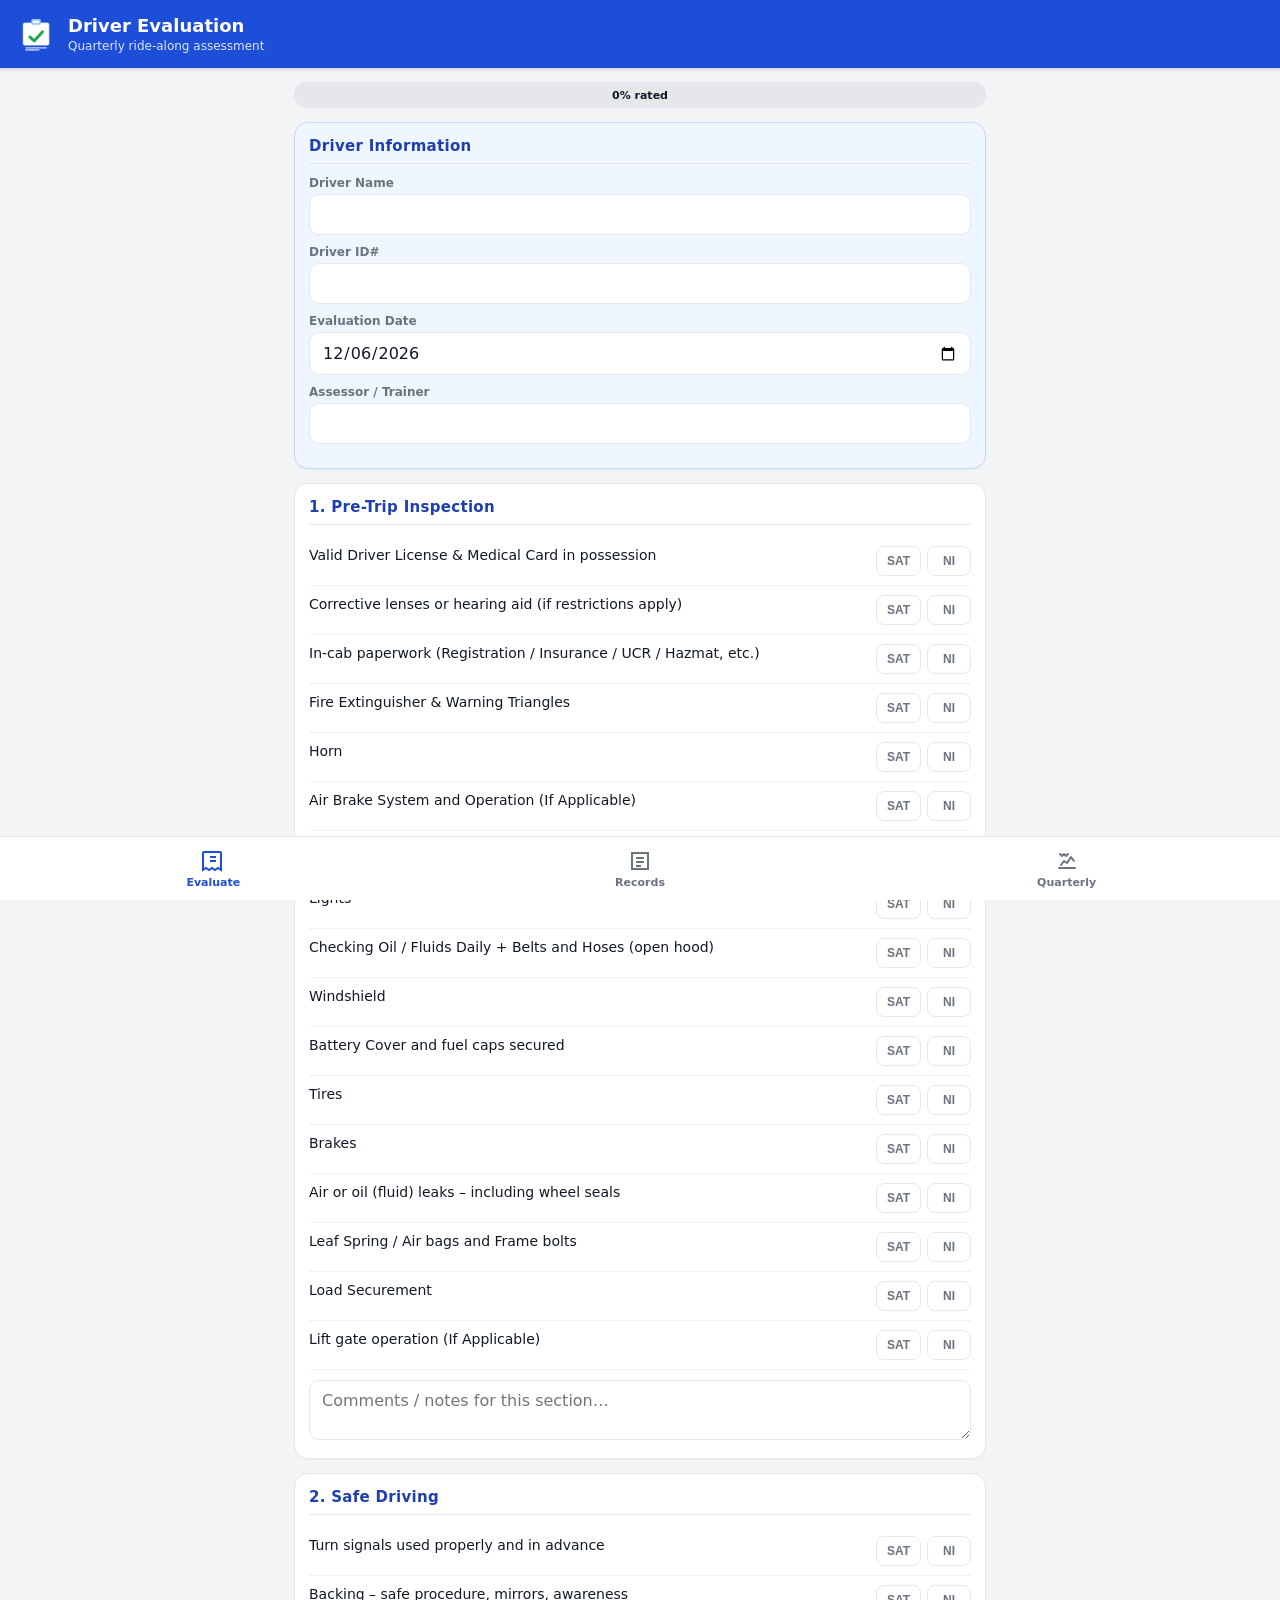
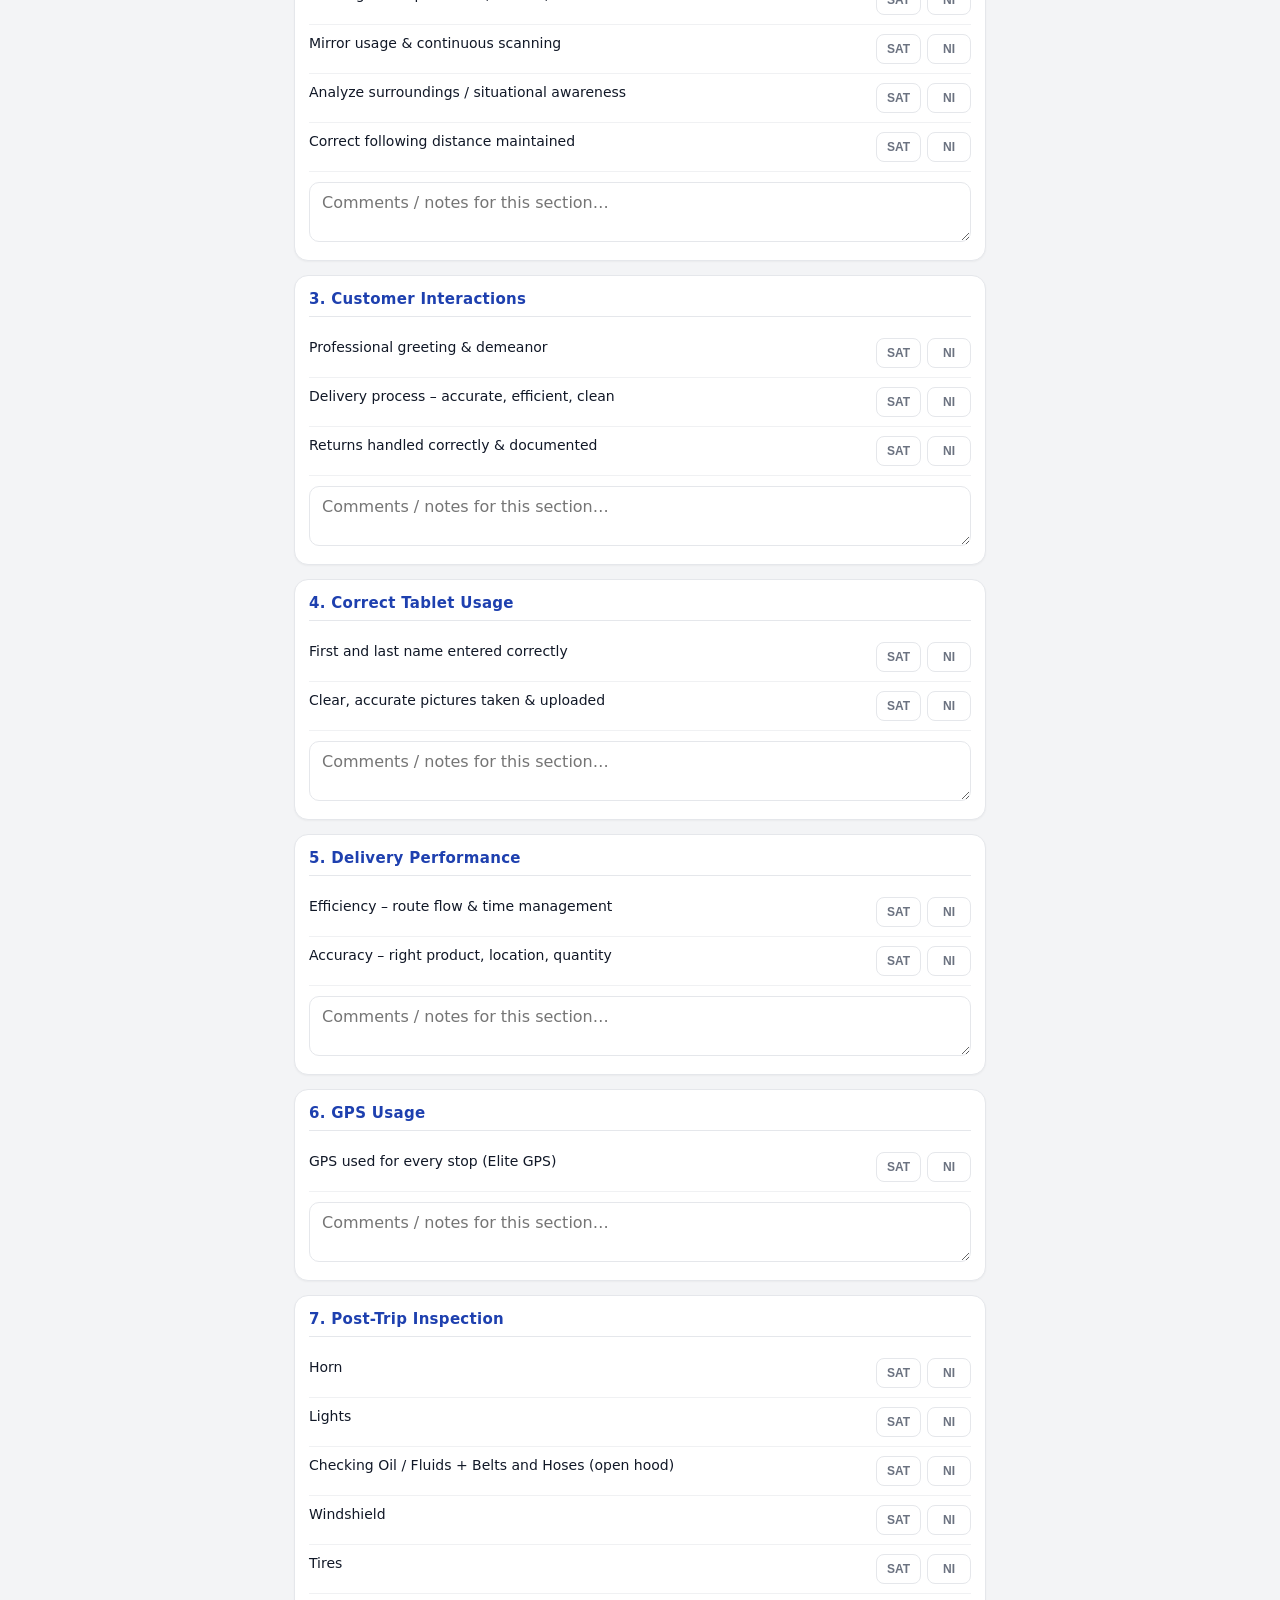
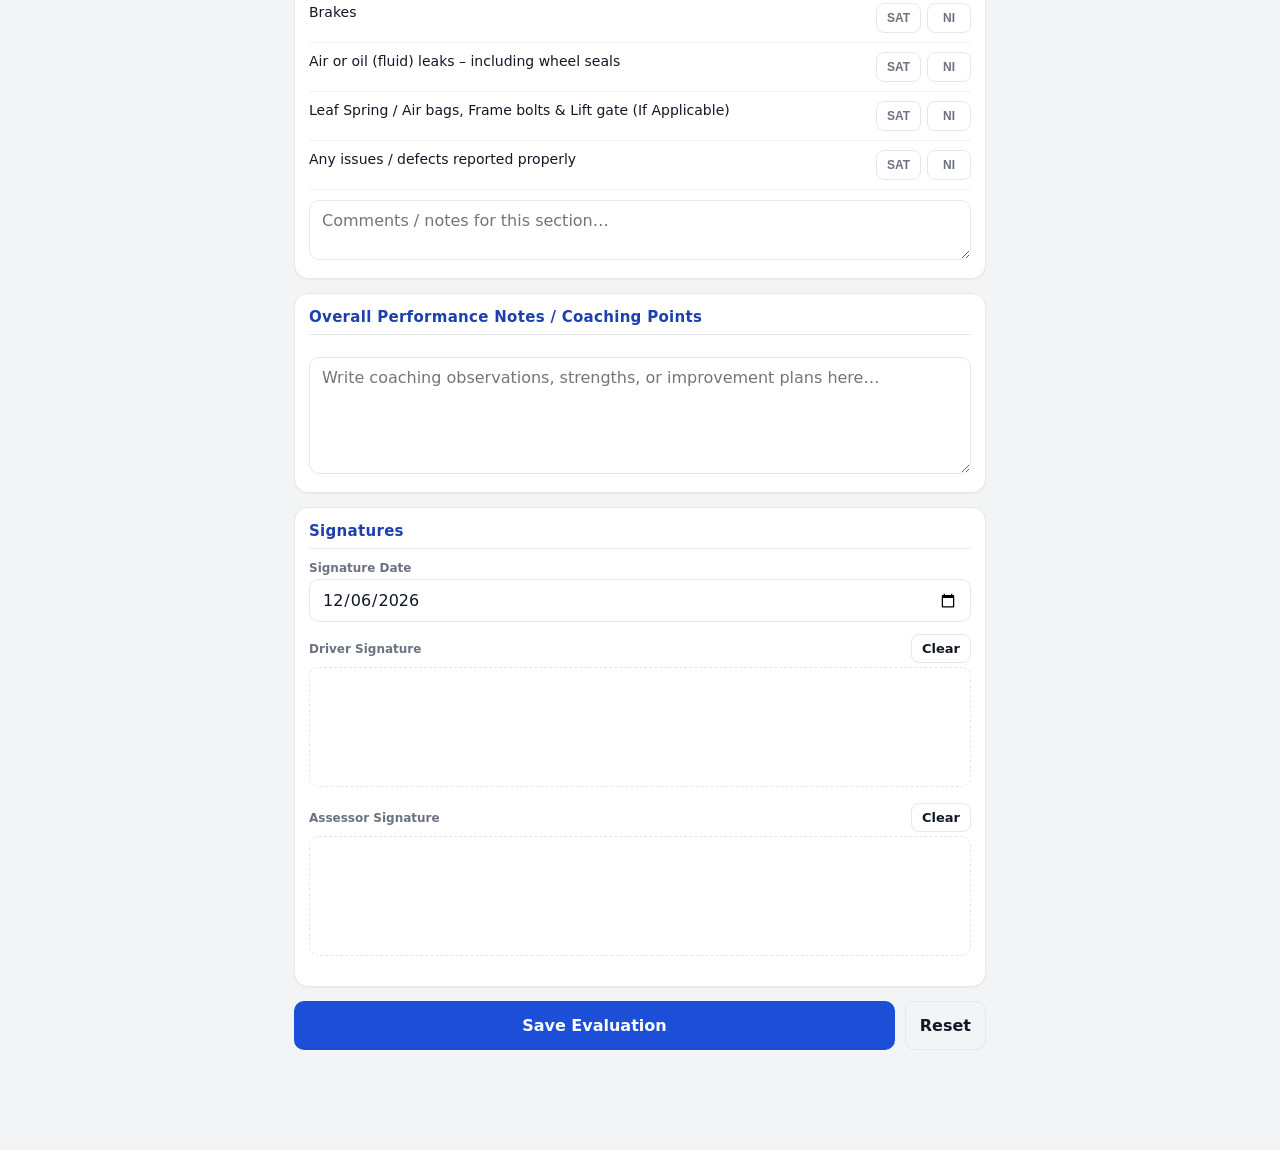
==== index.html @ 8cd40ff7 "Deploy quarterly driver evaluation PWA" ====
<!DOCTYPE html>
<html lang="en">
<head>
<meta charset="UTF-8">
<meta name="viewport" content="width=device-width, initial-scale=1, viewport-fit=cover">
<meta name="theme-color" content="#1d4ed8">
<meta name="description" content="U.S. AutoForce Quarterly Driver Evaluation - mobile form for ride-along assessments">
<title>Driver Evaluation</title>
<link rel="manifest" href="manifest.webmanifest">
<link rel="icon" href="icons/icon-192.png" type="image/png">
<link rel="apple-touch-icon" href="icons/icon-192.png">
<link rel="stylesheet" href="styles.css">
</head>
<body>
<header class="app-header">
  <div class="brand">
    <img src="icons/icon-192.png" alt="" class="brand-logo">
    <div>
      <h1>Driver Evaluation</h1>
      <p>Quarterly ride-along assessment</p>
    </div>
  </div>
</header>

<main id="view" class="view">
  <!-- Evaluate / Records / Quarterly views rendered by app.js -->
</main>

<nav class="tabbar">
  <button class="tab active" data-view="evaluate" aria-label="Evaluate">
    <svg viewBox="0 0 24 24"><path d="M5 3h14a1 1 0 0 1 1 1v17l-3-2-3 2-3-2-3 2-3-2-3 2V4a1 1 0 0 1 1-1z" fill="none" stroke="currentColor" stroke-width="2"/><path d="M9 8h6M9 12h6" stroke="currentColor" stroke-width="2"/></svg>
    <span>Evaluate</span>
  </button>
  <button class="tab" data-view="records" aria-label="Records">
    <svg viewBox="0 0 24 24"><path d="M4 4h16v16H4z" fill="none" stroke="currentColor" stroke-width="2"/><path d="M8 9h8M8 13h8M8 17h5" stroke="currentColor" stroke-width="2"/></svg>
    <span>Records</span>
  </button>
  <button class="tab" data-view="quarterly" aria-label="Quarterly">
    <svg viewBox="0 0 24 24"><path d="M4 19h16M6 16l3-4 3 2 4-6 3 4" fill="none" stroke="currentColor" stroke-width="2" stroke-linecap="round" stroke-linejoin="round"/><path d="M5 5l2 2 2-2 2 2 2-2" fill="none" stroke="currentColor" stroke-width="2" stroke-linecap="round" stroke-linejoin="round"/></svg>
    <span>Quarterly</span>
  </button>
</nav>

<div id="toast" class="toast" role="status"></div>

<script src="app.js"></script>
</body>
</html>
---- styles.css ----
:root {
  --blue: #1d4ed8;
  --blue-dark: #1e40af;
  --blue-soft: #eff6ff;
  --green: #16a34a;
  --green-soft: #dcfce7;
  --red: #dc2626;
  --red-soft: #fee2e2;
  --ink: #111827;
  --muted: #6b7280;
  --line: #e5e7eb;
  --bg: #f3f4f6;
  --card: #ffffff;
  --radius: 14px;
  --safe-bottom: env(safe-area-inset-bottom, 0px);
}

* { box-sizing: border-box; }

html, body {
  margin: 0;
  padding: 0;
  background: var(--bg);
  color: var(--ink);
  font-family: system-ui, -apple-system, "Segoe UI", Roboto, sans-serif;
  -webkit-tap-highlight-color: transparent;
}

body { padding-bottom: calc(76px + var(--safe-bottom)); }

.app-header {
  position: sticky;
  top: 0;
  z-index: 10;
  background: var(--blue);
  color: #fff;
  padding: calc(14px + env(safe-area-inset-top, 0px)) 16px 14px;
  box-shadow: 0 1px 4px rgba(0,0,0,.18);
}
.brand { display: flex; align-items: center; gap: 12px; }
.brand-logo { width: 40px; height: 40px; border-radius: 10px; }
.brand h1 { margin: 0; font-size: 18px; line-height: 1.2; }
.brand p { margin: 2px 0 0; font-size: 12px; opacity: .85; }

.view { max-width: 720px; margin: 0 auto; padding: 14px 14px 24px; }

.card {
  background: var(--card);
  border: 1px solid var(--line);
  border-radius: var(--radius);
  padding: 14px;
  margin-bottom: 14px;
  box-shadow: 0 1px 2px rgba(0,0,0,.04);
}
.card-title {
  margin: 0 0 12px;
  font-size: 15px;
  letter-spacing: .02em;
  color: var(--blue-dark);
  border-bottom: 1px solid var(--line);
  padding-bottom: 8px;
}

.info-card { background: var(--blue-soft); border-color: #bfdbfe; }

.field { display: block; margin-bottom: 10px; }
.field-label { display: block; font-size: 12px; font-weight: 600; color: var(--muted); margin-bottom: 4px; }
input, select, textarea {
  width: 100%;
  font: inherit;
  color: var(--ink);
  background: #fff;
  border: 1px solid var(--line);
  border-radius: 10px;
  padding: 10px 12px;
}
input:focus, select:focus, textarea:focus {
  outline: 2px solid var(--blue);
  outline-offset: 1px;
  border-color: var(--blue);
}
textarea.notes { resize: vertical; margin-top: 10px; }
textarea.overall { min-height: 110px; }

/* items */
.item {
  display: flex;
  align-items: flex-start;
  justify-content: space-between;
  gap: 10px;
  padding: 9px 0;
  border-bottom: 1px solid #f0f1f3;
}
.item-label { font-size: 14px; line-height: 1.35; flex: 1; }
.rating { display: flex; gap: 6px; flex-shrink: 0; }
.rate {
  border: 1.5px solid var(--line);
  background: #fff;
  border-radius: 8px;
  font-size: 12px;
  font-weight: 700;
  padding: 7px 10px;
  cursor: pointer;
  min-width: 44px;
  color: var(--muted);
}
.rate.SAT.on { background: var(--green-soft); border-color: var(--green); color: var(--green); }
.rate.NI.on { background: var(--red-soft); border-color: var(--red); color: var(--red); }

/* progress */
.progress {
  position: relative;
  height: 26px;
  background: var(--line);
  border-radius: 999px;
  margin-bottom: 14px;
  overflow: hidden;
}
.progress-fill {
  height: 100%;
  background: linear-gradient(90deg, var(--blue), #3b82f6);
  transition: width .25s ease;
}
.progress span {
  position: absolute;
  inset: 0;
  display: flex;
  align-items: center;
  justify-content: center;
  font-size: 11px;
  font-weight: 700;
  color: var(--ink);
}

/* signature */
.sigpad-wrap { margin: 12px 0; }
.sigpad {
  width: 100%;
  height: 120px;
  border: 1.5px dashed var(--line);
  border-radius: 10px;
  background: #fff;
  touch-action: none;
}
.sigpad-bar {
  display: flex;
  justify-content: space-between;
  align-items: center;
  margin-bottom: 4px;
}
.sigpad-label { font-size: 12px; font-weight: 600; color: var(--muted); }

/* buttons */
.btn {
  font: inherit;
  font-weight: 600;
  border: none;
  border-radius: 10px;
  padding: 10px 14px;
  cursor: pointer;
  background: var(--line);
  color: var(--ink);
}
.btn.primary { background: var(--blue); color: #fff; }
.btn.primary:active { background: var(--blue-dark); }
.btn.ghost { background: transparent; border: 1.5px solid var(--line); }
.btn.danger { color: var(--red); border-color: var(--red); }
.btn.small { padding: 6px 10px; font-size: 13px; border-radius: 8px; }
.btn.big { font-size: 16px; padding: 14px; }
.actions { display: grid; grid-template-columns: 1fr auto; gap: 10px; margin-top: 4px; }

/* tab bar */
.tabbar {
  position: fixed;
  bottom: 0;
  left: 0;
  right: 0;
  height: calc(64px + var(--safe-bottom));
  padding-bottom: var(--safe-bottom);
  background: #fff;
  border-top: 1px solid var(--line);
  display: flex;
  z-index: 20;
}
.tab {
  flex: 1;
  display: flex;
  flex-direction: column;
  align-items: center;
  justify-content: center;
  gap: 3px;
  background: none;
  border: none;
  font: inherit;
  font-size: 11px;
  font-weight: 600;
  color: var(--muted);
  cursor: pointer;
}
.tab svg { width: 24px; height: 24px; }
.tab.active { color: var(--blue); }

/* records */
.page-head { display: flex; align-items: center; justify-content: space-between; gap: 10px; margin-bottom: 12px; }
.page-title { margin: 0; font-size: 18px; color: var(--blue-dark); }
.empty {
  background: var(--card);
  border: 1px dashed var(--line);
  border-radius: var(--radius);
  padding: 30px 16px;
  text-align: center;
  color: var(--muted);
  font-size: 14px;
}
.rec { padding: 12px; }
.rec-main { display: flex; flex-wrap: wrap; align-items: center; gap: 8px; }
.rec-name { font-weight: 700; font-size: 15px; }
.rec-meta { color: var(--muted); font-size: 13px; }
.badge { font-size: 11px; font-weight: 700; padding: 3px 8px; border-radius: 999px; }
.bad-ok { background: var(--green-soft); color: var(--green); }
.bad-ni { background: var(--red-soft); color: var(--red); }
.rec-actions { display: flex; gap: 8px; margin-top: 10px; }

/* quarterly */
.qsel { margin-bottom: 12px; }
.qsel-select { background: #fff; }
.q-summary { display: flex; gap: 10px; margin-bottom: 12px; }
.q-stat {
  flex: 1;
  background: var(--card);
  border: 1px solid var(--line);
  border-radius: var(--radius);
  padding: 14px;
  text-align: center;
}
.q-stat strong { display: block; font-size: 24px; color: var(--blue); }
.q-stat span { font-size: 12px; color: var(--muted); }
.q-driver { border-top: 1px solid var(--line); padding: 12px 0; }
.q-driver:first-child { border-top: none; }
.q-driver-head { display: flex; justify-content: space-between; margin-bottom: 6px; }
.q-driver-head strong { font-size: 15px; }
.q-driver-head span { color: var(--muted); font-size: 13px; }
.q-ni { margin: 0; padding-left: 18px; }
.q-ni li { font-size: 13.5px; margin-bottom: 4px; }
.q-ni-n { float: right; color: var(--red); font-weight: 700; margin-left: 8px; }
.q-clean { color: var(--green); font-size: 13px; }

/* toast */
.toast {
  position: fixed;
  left: 50%;
  bottom: calc(84px + var(--safe-bottom));
  transform: translateX(-50%) translateY(20px);
  background: #111827;
  color: #fff;
  padding: 10px 18px;
  border-radius: 999px;
  font-size: 14px;
  opacity: 0;
  pointer-events: none;
  transition: opacity .2s, transform .2s;
  z-index: 30;
  max-width: 90vw;
  text-align: center;
}
.toast.show { opacity: 1; transform: translateX(-50%) translateY(0); }
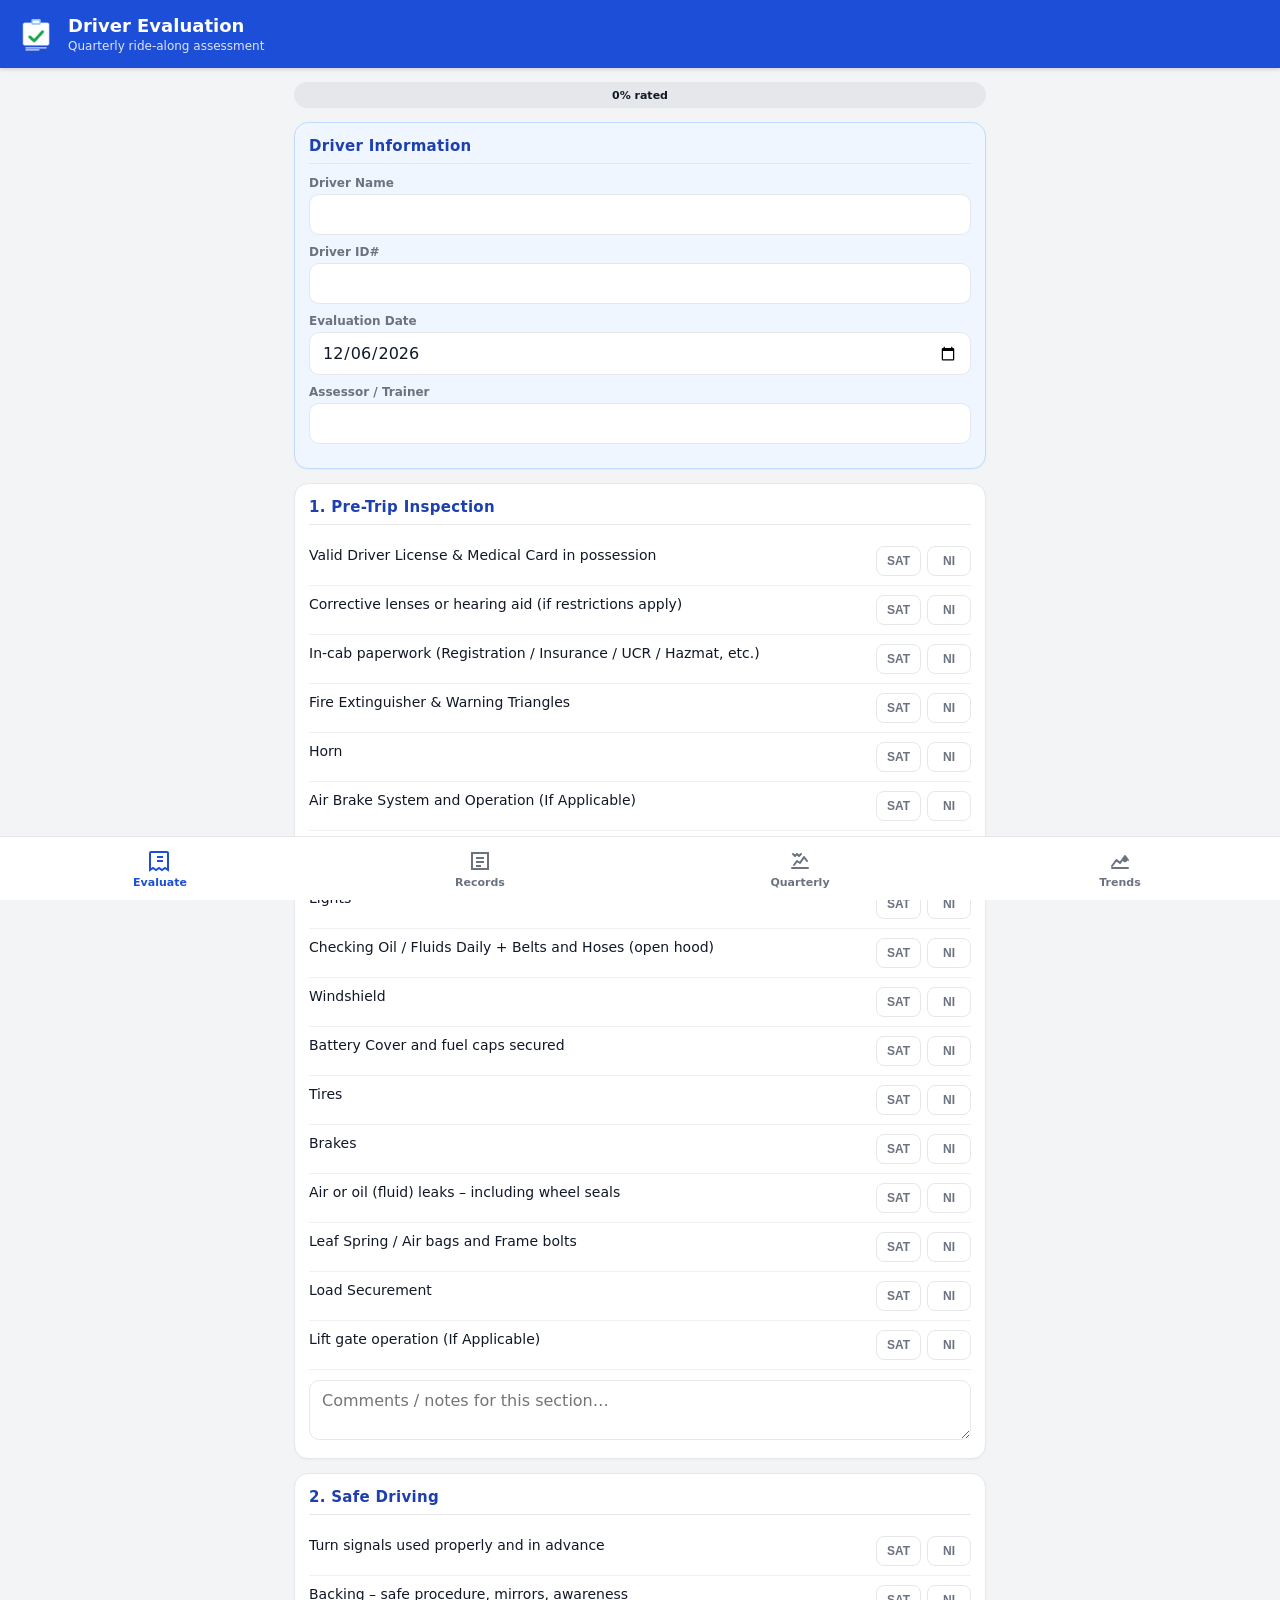
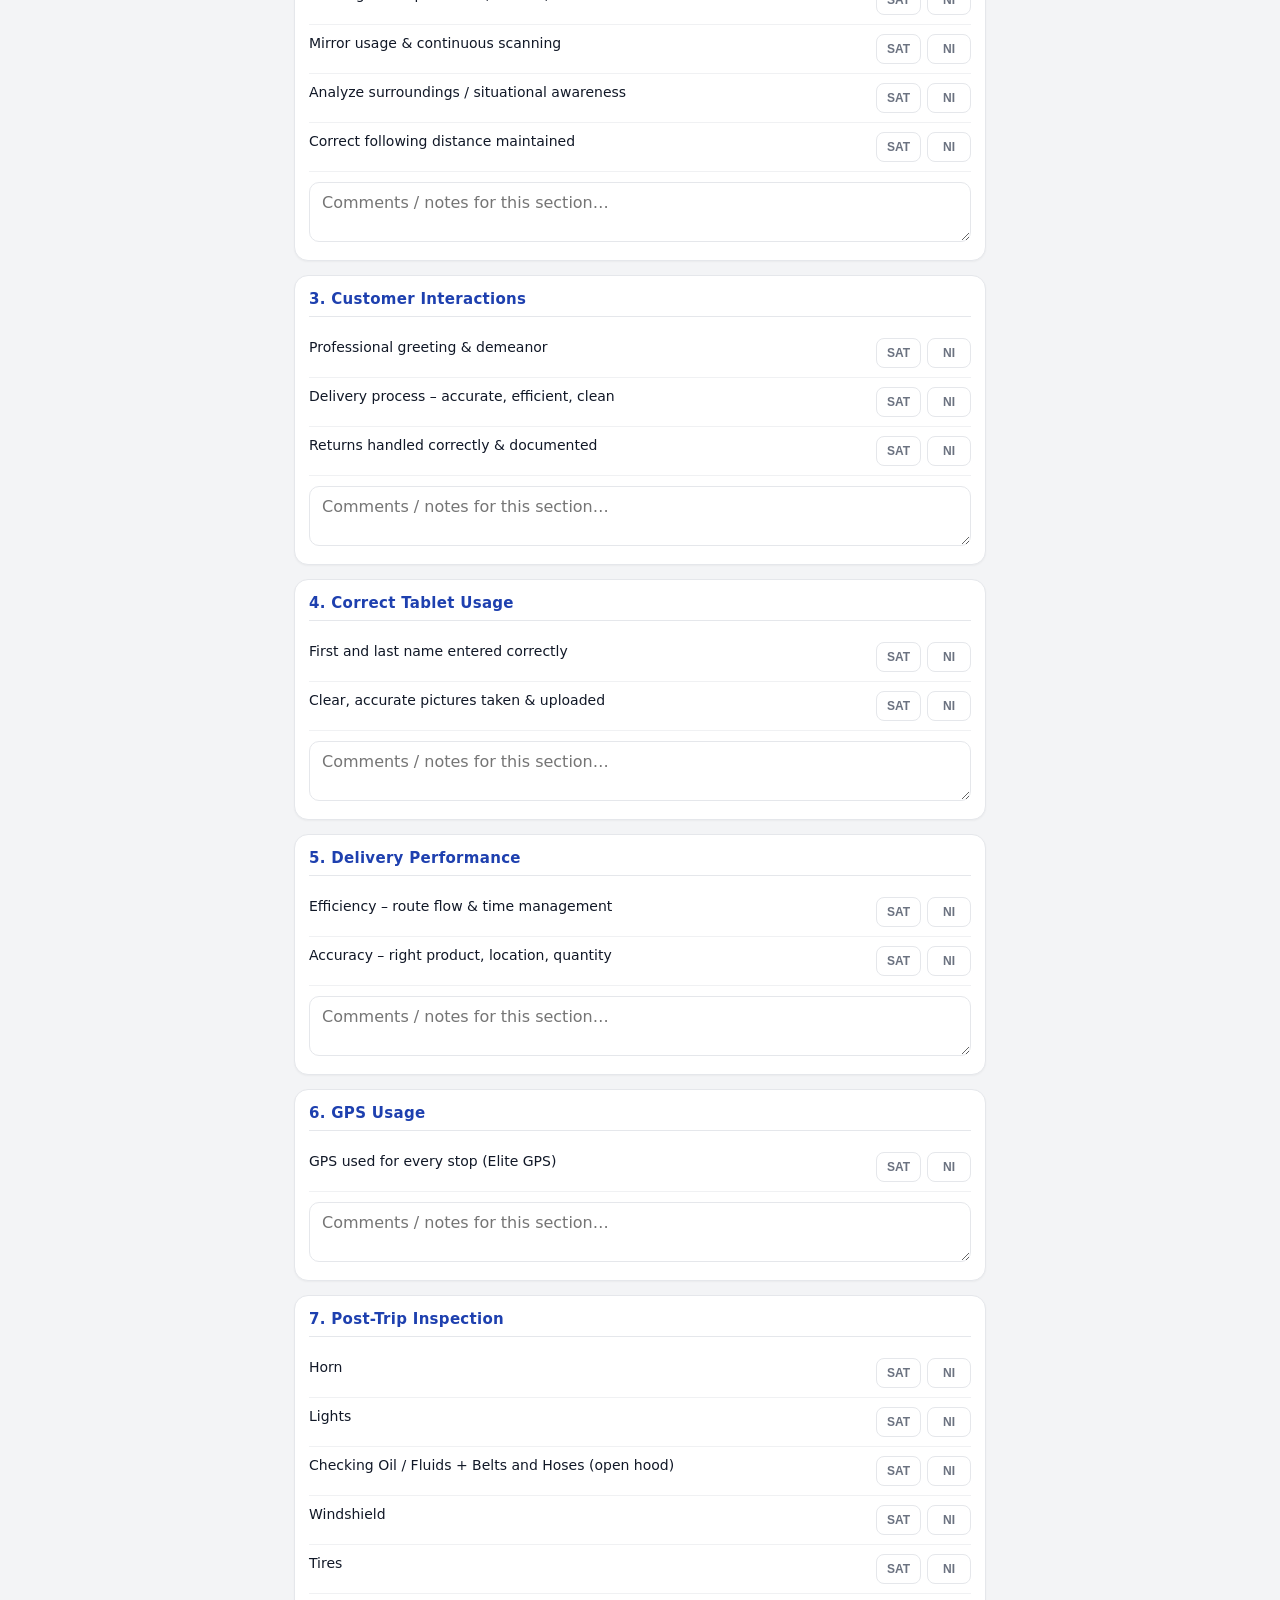
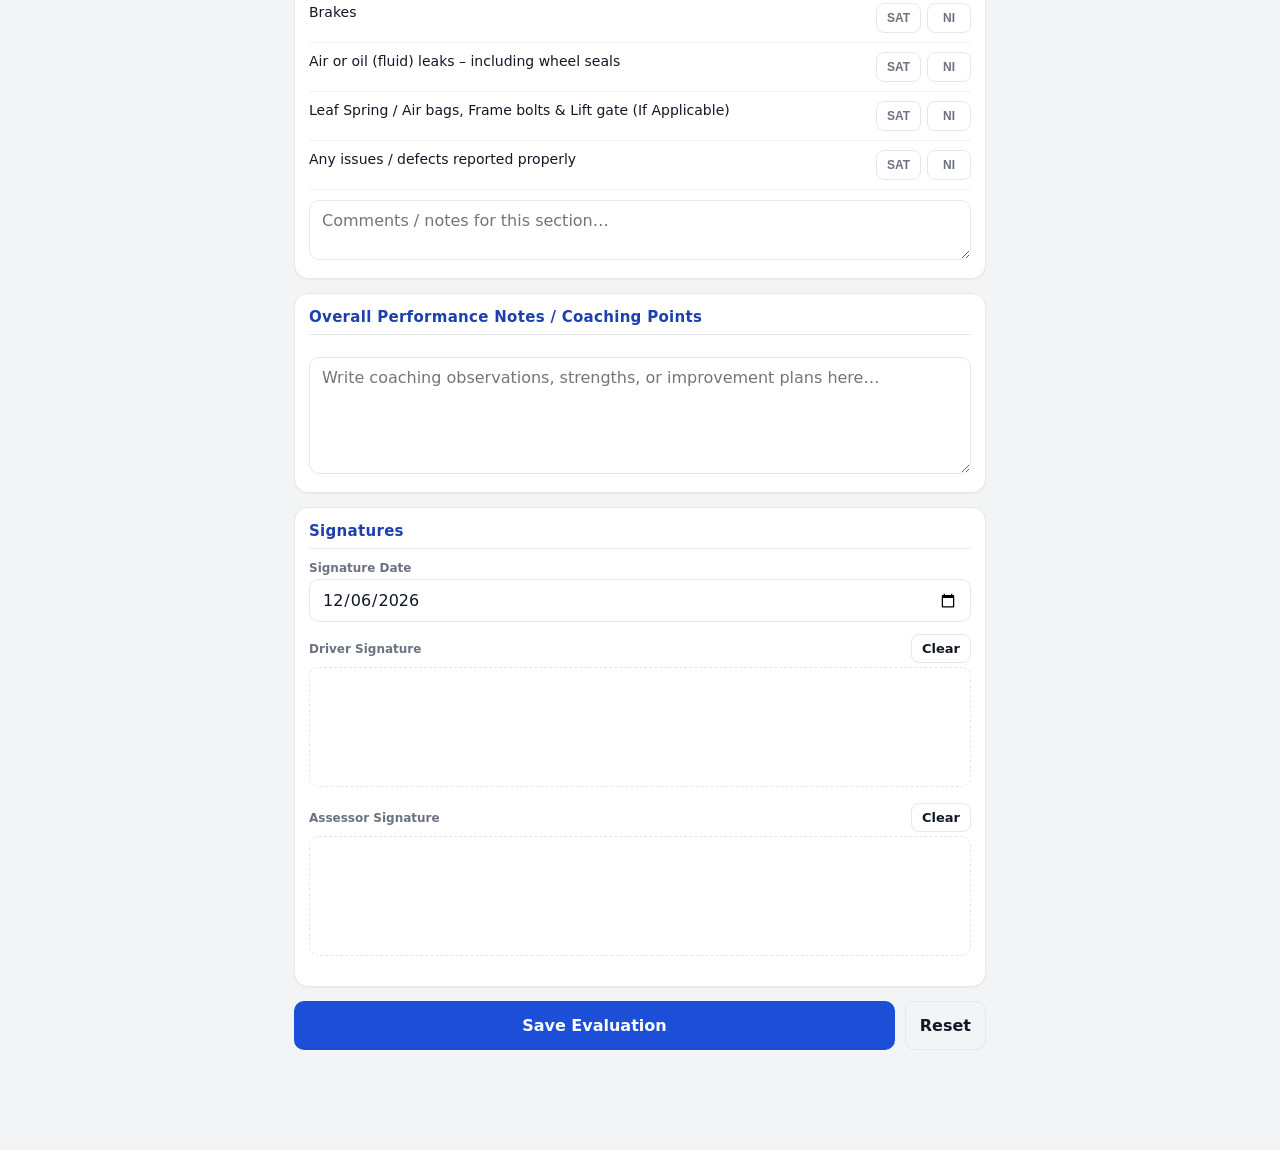
==== commit a1ec6cd7: "Add Driver Scorecard & Trends view" ====
--- a/index.html
+++ b/index.html
@@ -5,6 +5,10 @@
 <meta name="viewport" content="width=device-width, initial-scale=1, viewport-fit=cover">
 <meta name="theme-color" content="#1d4ed8">
 <meta name="description" content="U.S. AutoForce Quarterly Driver Evaluation - mobile form for ride-along assessments">
+<meta name="mobile-web-app-capable" content="yes">
+<meta name="apple-mobile-web-app-capable" content="yes">
+<meta name="apple-mobile-web-app-status-bar-style" content="black-translucent">
+<meta name="apple-mobile-web-app-title" content="Driver Eval">
 <title>Driver Evaluation</title>
 <link rel="manifest" href="manifest.webmanifest">
 <link rel="icon" href="icons/icon-192.png" type="image/png">
@@ -39,6 +43,10 @@
     <svg viewBox="0 0 24 24"><path d="M4 19h16M6 16l3-4 3 2 4-6 3 4" fill="none" stroke="currentColor" stroke-width="2" stroke-linecap="round" stroke-linejoin="round"/><path d="M5 5l2 2 2-2 2 2 2-2" fill="none" stroke="currentColor" stroke-width="2" stroke-linecap="round" stroke-linejoin="round"/></svg>
     <span>Quarterly</span>
   </button>
+  <button class="tab" data-view="trends" aria-label="Trends">
+    <svg viewBox="0 0 24 24"><path d="M4 19h16" stroke="currentColor" stroke-width="2" stroke-linecap="round"/><path d="M4 17l4.5-6 3.5 3 5-7 3 4" fill="none" stroke="currentColor" stroke-width="2" stroke-linecap="round" stroke-linejoin="round"/><circle cx="17" cy="11" r="2.2" fill="currentColor"/></svg>
+    <span>Trends</span>
+  </button>
 </nav>
 
 <div id="toast" class="toast" role="status"></div>
--- a/styles.css
+++ b/styles.css
@@ -165,6 +165,7 @@
 .btn.primary:active { background: var(--blue-dark); }
 .btn.ghost { background: transparent; border: 1.5px solid var(--line); }
 .btn.danger { color: var(--red); border-color: var(--red); }
+.btn.primary-outline { color: var(--blue); border-color: var(--blue); }
 .btn.small { padding: 6px 10px; font-size: 13px; border-radius: 8px; }
 .btn.big { font-size: 16px; padding: 14px; }
 .actions { display: grid; grid-template-columns: 1fr auto; gap: 10px; margin-top: 4px; }
@@ -244,6 +245,42 @@
 .q-ni li { font-size: 13.5px; margin-bottom: 4px; }
 .q-ni-n { float: right; color: var(--red); font-weight: 700; margin-left: 8px; }
 .q-clean { color: var(--green); font-size: 13px; }
+
+/* scorecard / trends */
+.sc-sel { margin-bottom: 12px; }
+.sc-sel select { width: 100%; padding: 11px 12px; border: 1px solid var(--line); border-radius: 10px; font-size: 15px; background: #fff; color: var(--ink); }
+.sc-summary { display: flex; gap: 10px; margin-bottom: 12px; }
+.sc-stat {
+  flex: 1;
+  background: var(--card);
+  border: 1px solid var(--line);
+  border-radius: var(--radius);
+  padding: 14px;
+  text-align: center;
+}
+.sc-stat strong { display: block; font-size: 22px; color: var(--blue); }
+.sc-stat span { font-size: 12px; color: var(--muted); }
+.sc-card { background: var(--card); border: 1px solid var(--line); border-radius: var(--radius); padding: 14px; margin-bottom: 12px; }
+.sc-card h3 { margin: 0 0 10px; font-size: 14px; color: var(--blue-dark); }
+.sc-chart svg { width: 100%; height: auto; display: block; }
+.sc-cat { margin-bottom: 10px; }
+.sc-cat:last-child { margin-bottom: 0; }
+.sc-cat-head { display: flex; justify-content: space-between; font-size: 13px; margin-bottom: 3px; }
+.sc-cat-bar { height: 8px; background: var(--line); border-radius: 99px; overflow: hidden; }
+.sc-cat-fill { height: 100%; border-radius: 99px; background: var(--blue); }
+.sc-cat-fill.warn { background: #f59e0b; }
+.sc-cat-fill.bad { background: var(--red); }
+.sc-cat-n { font-weight: 700; }
+.sc-cat-n.warn { color: #b45309; }
+.sc-cat-n.bad { color: var(--red); }
+.sc-focus { margin: 0; padding: 0; list-style: none; }
+.sc-focus li { display: flex; justify-content: space-between; gap: 10px; padding: 9px 0; border-bottom: 1px solid var(--line); font-size: 13.5px; }
+.sc-focus li:last-child { border-bottom: none; }
+.sc-focus .n { color: var(--red); font-weight: 700; white-space: nowrap; }
+.sc-clean { color: var(--green); font-size: 13.5px; }
+.sc-empty { color: var(--muted); font-size: 13.5px; }
+.sc-chart-note { color: var(--muted); font-size: 11.5px; margin-top: 4px; }
+
 
 /* toast */
 .toast {
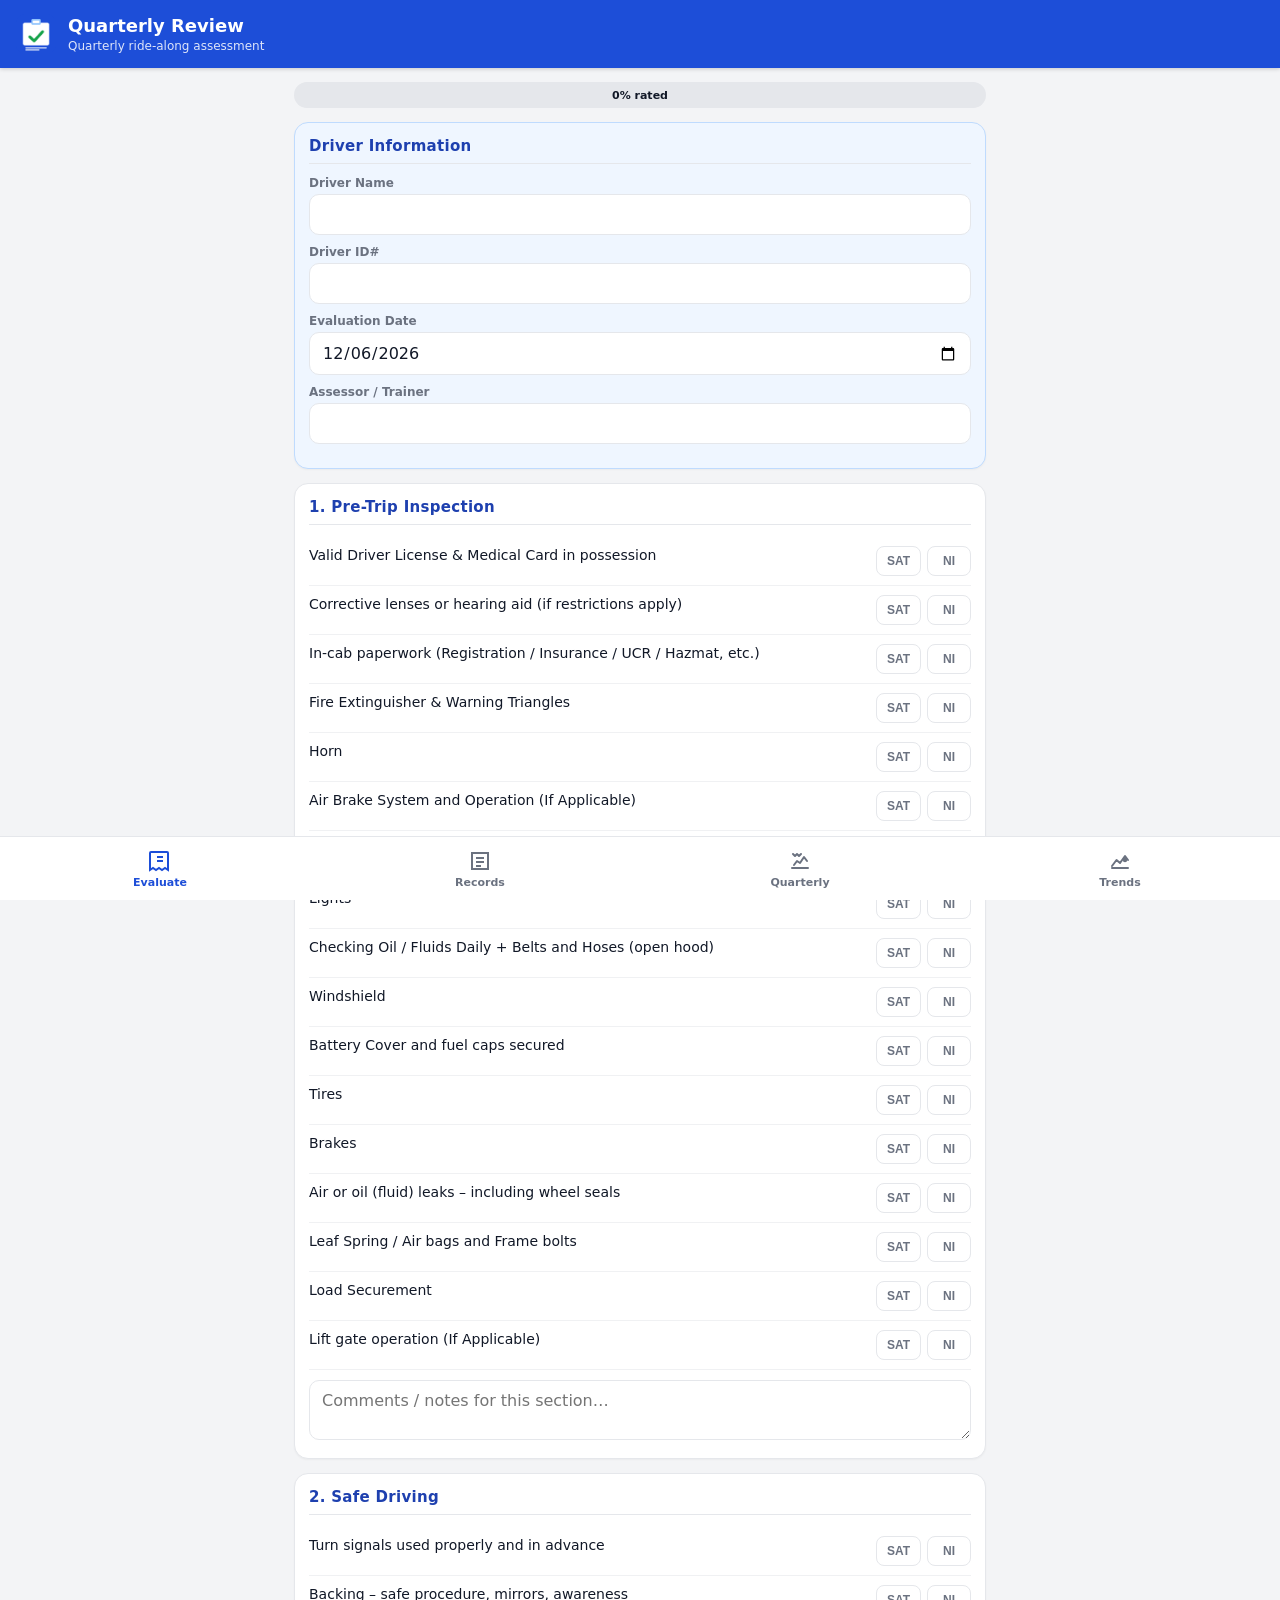
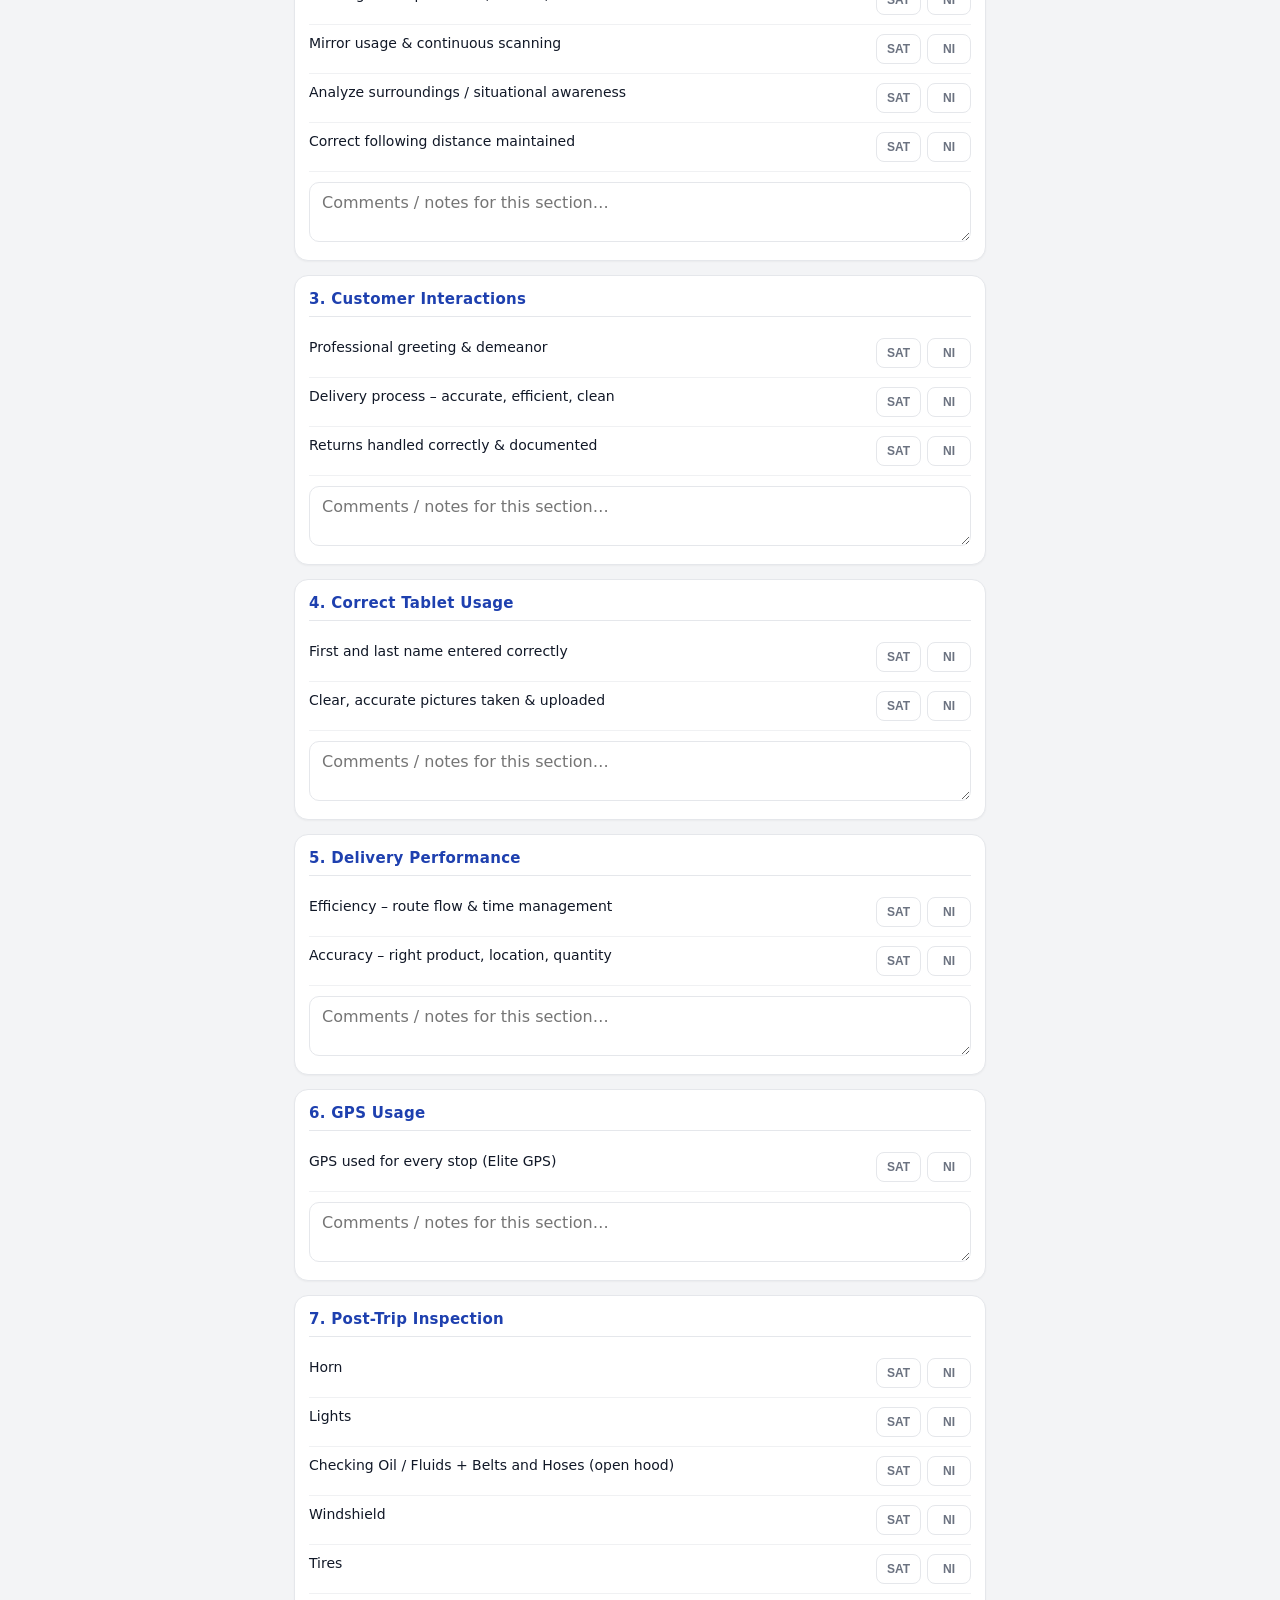
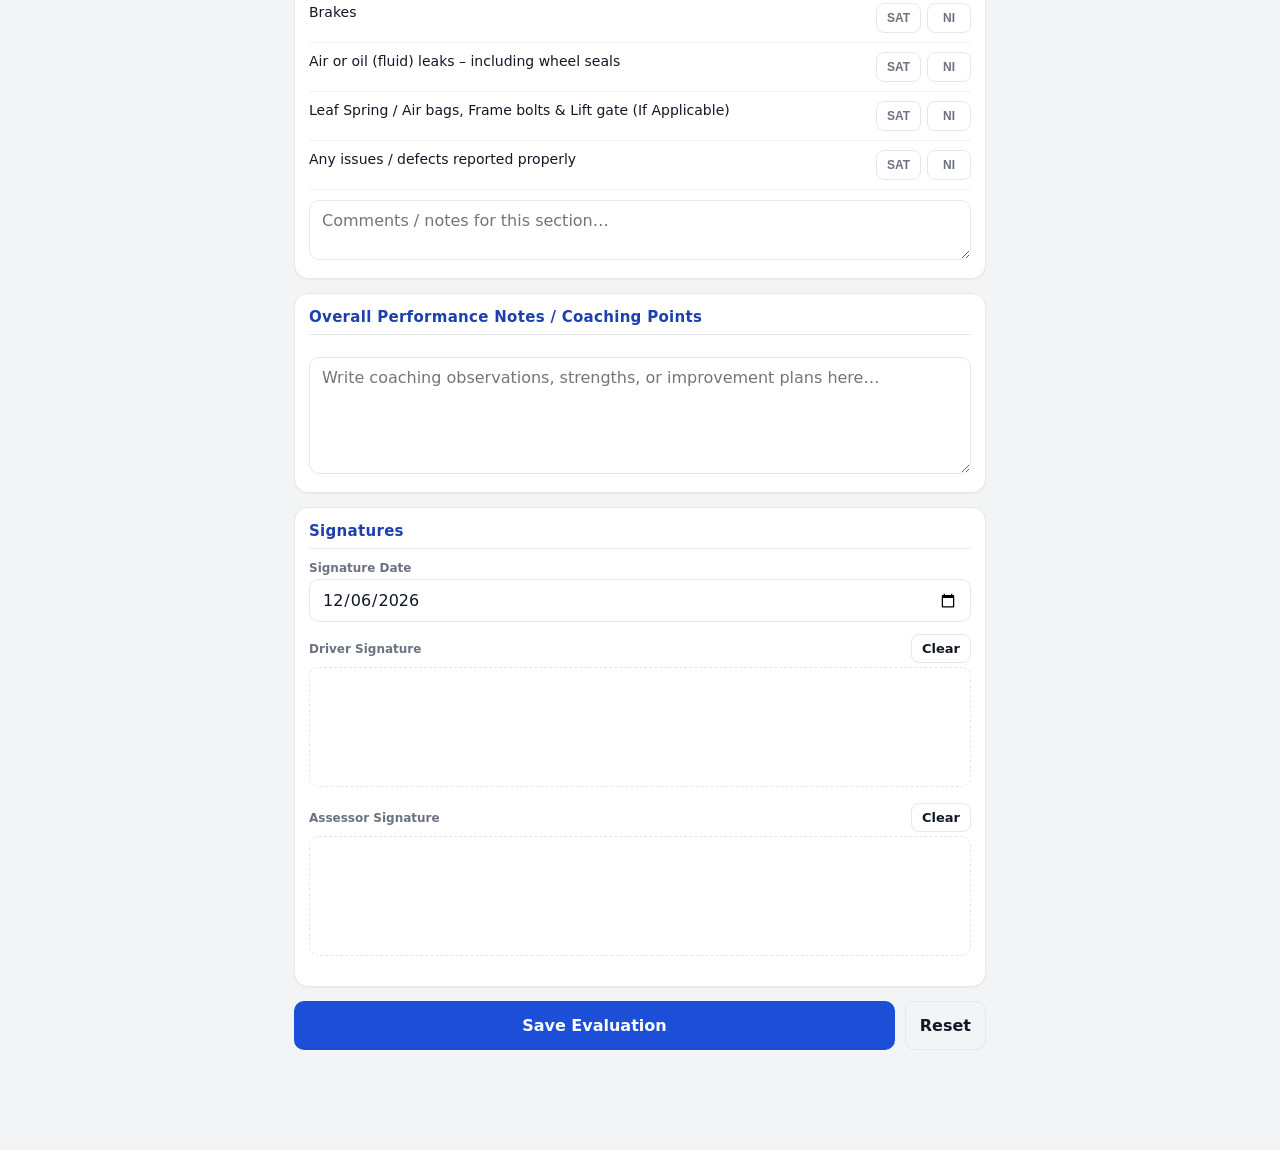
==== commit 358a4b91: "Update app branding" ====
--- a/index.html
+++ b/index.html
@@ -4,12 +4,12 @@
 <meta charset="UTF-8">
 <meta name="viewport" content="width=device-width, initial-scale=1, viewport-fit=cover">
 <meta name="theme-color" content="#1d4ed8">
-<meta name="description" content="U.S. AutoForce Quarterly Driver Evaluation - mobile form for ride-along assessments">
+<meta name="description" content="U.S. AutoForce Quarterly Review - mobile form for ride-along assessments">
 <meta name="mobile-web-app-capable" content="yes">
 <meta name="apple-mobile-web-app-capable" content="yes">
 <meta name="apple-mobile-web-app-status-bar-style" content="black-translucent">
-<meta name="apple-mobile-web-app-title" content="Driver Eval">
-<title>Driver Evaluation</title>
+<meta name="apple-mobile-web-app-title" content="Quarterly Review">
+<title>Quarterly Review</title>
 <link rel="manifest" href="manifest.webmanifest">
 <link rel="icon" href="icons/icon-192.png" type="image/png">
 <link rel="apple-touch-icon" href="icons/icon-192.png">
@@ -20,7 +20,7 @@
   <div class="brand">
     <img src="icons/icon-192.png" alt="" class="brand-logo">
     <div>
-      <h1>Driver Evaluation</h1>
+      <h1>Quarterly Review</h1>
       <p>Quarterly ride-along assessment</p>
     </div>
   </div>
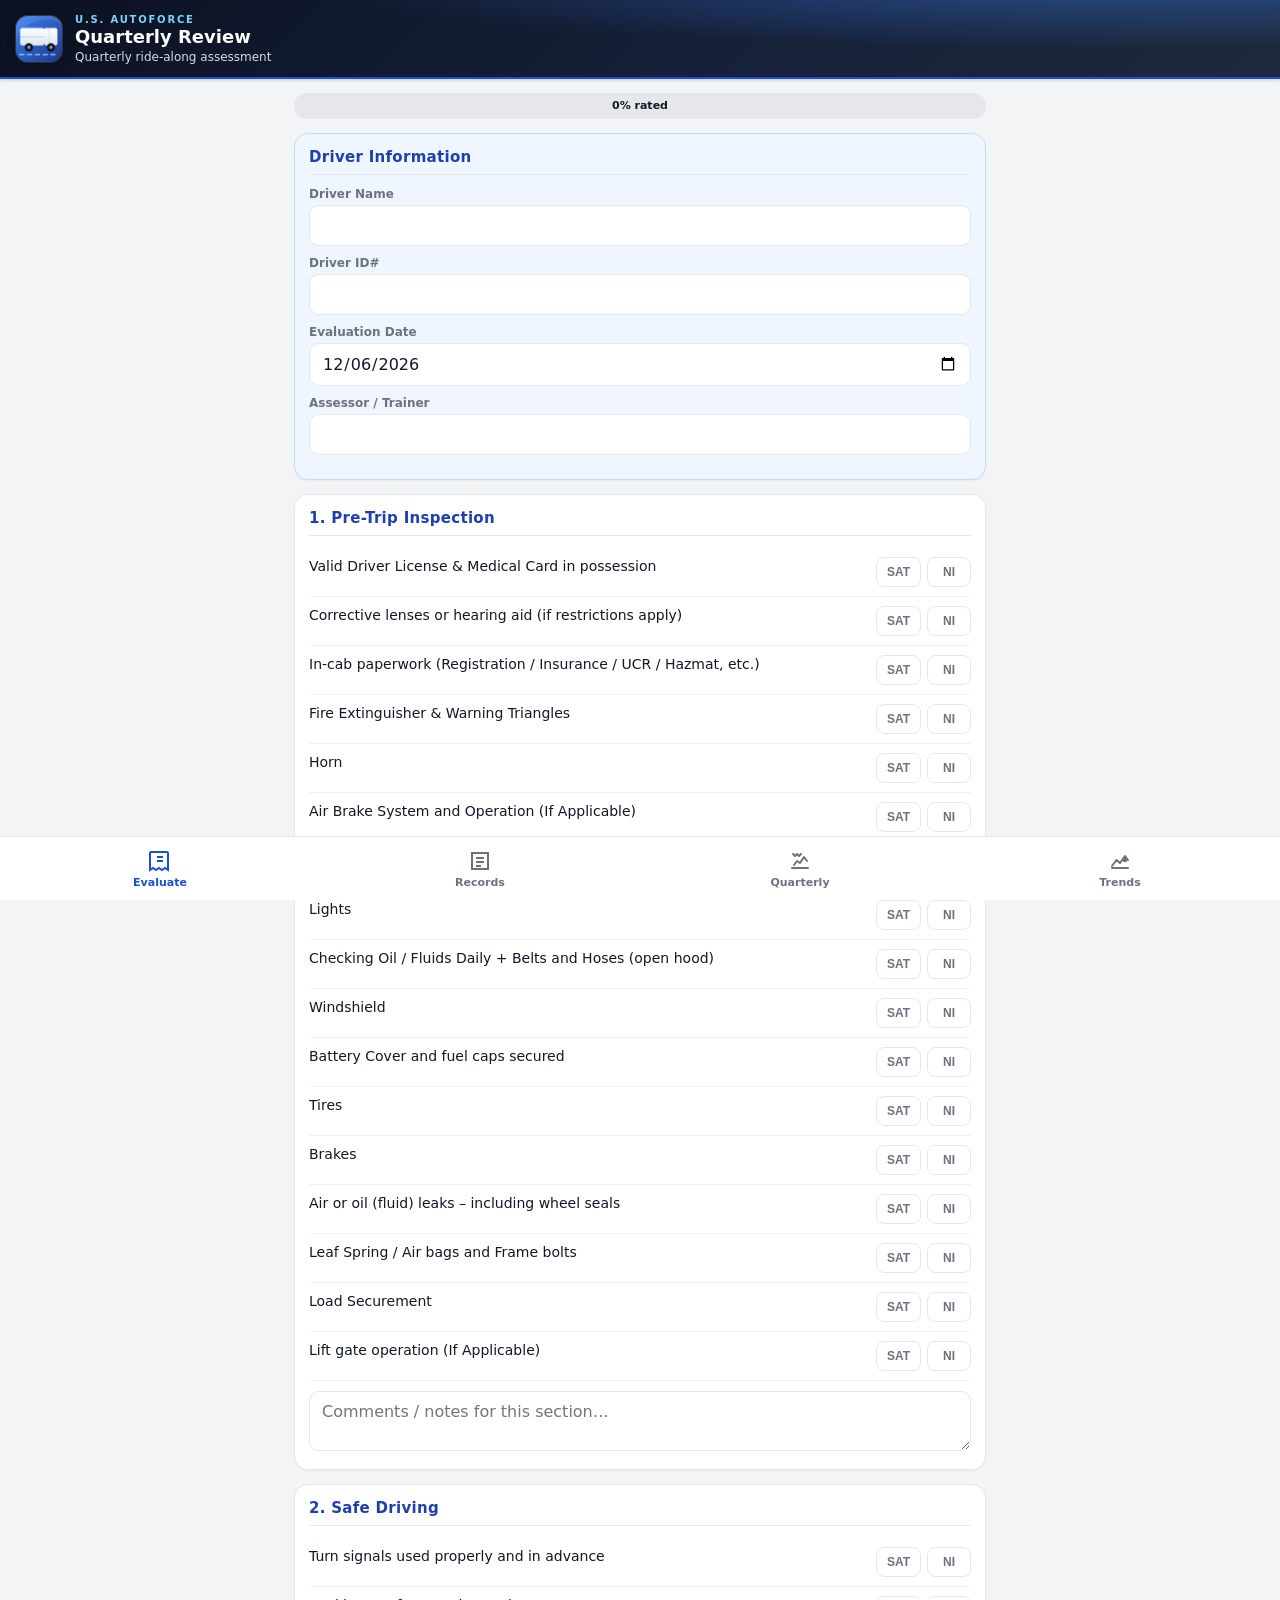
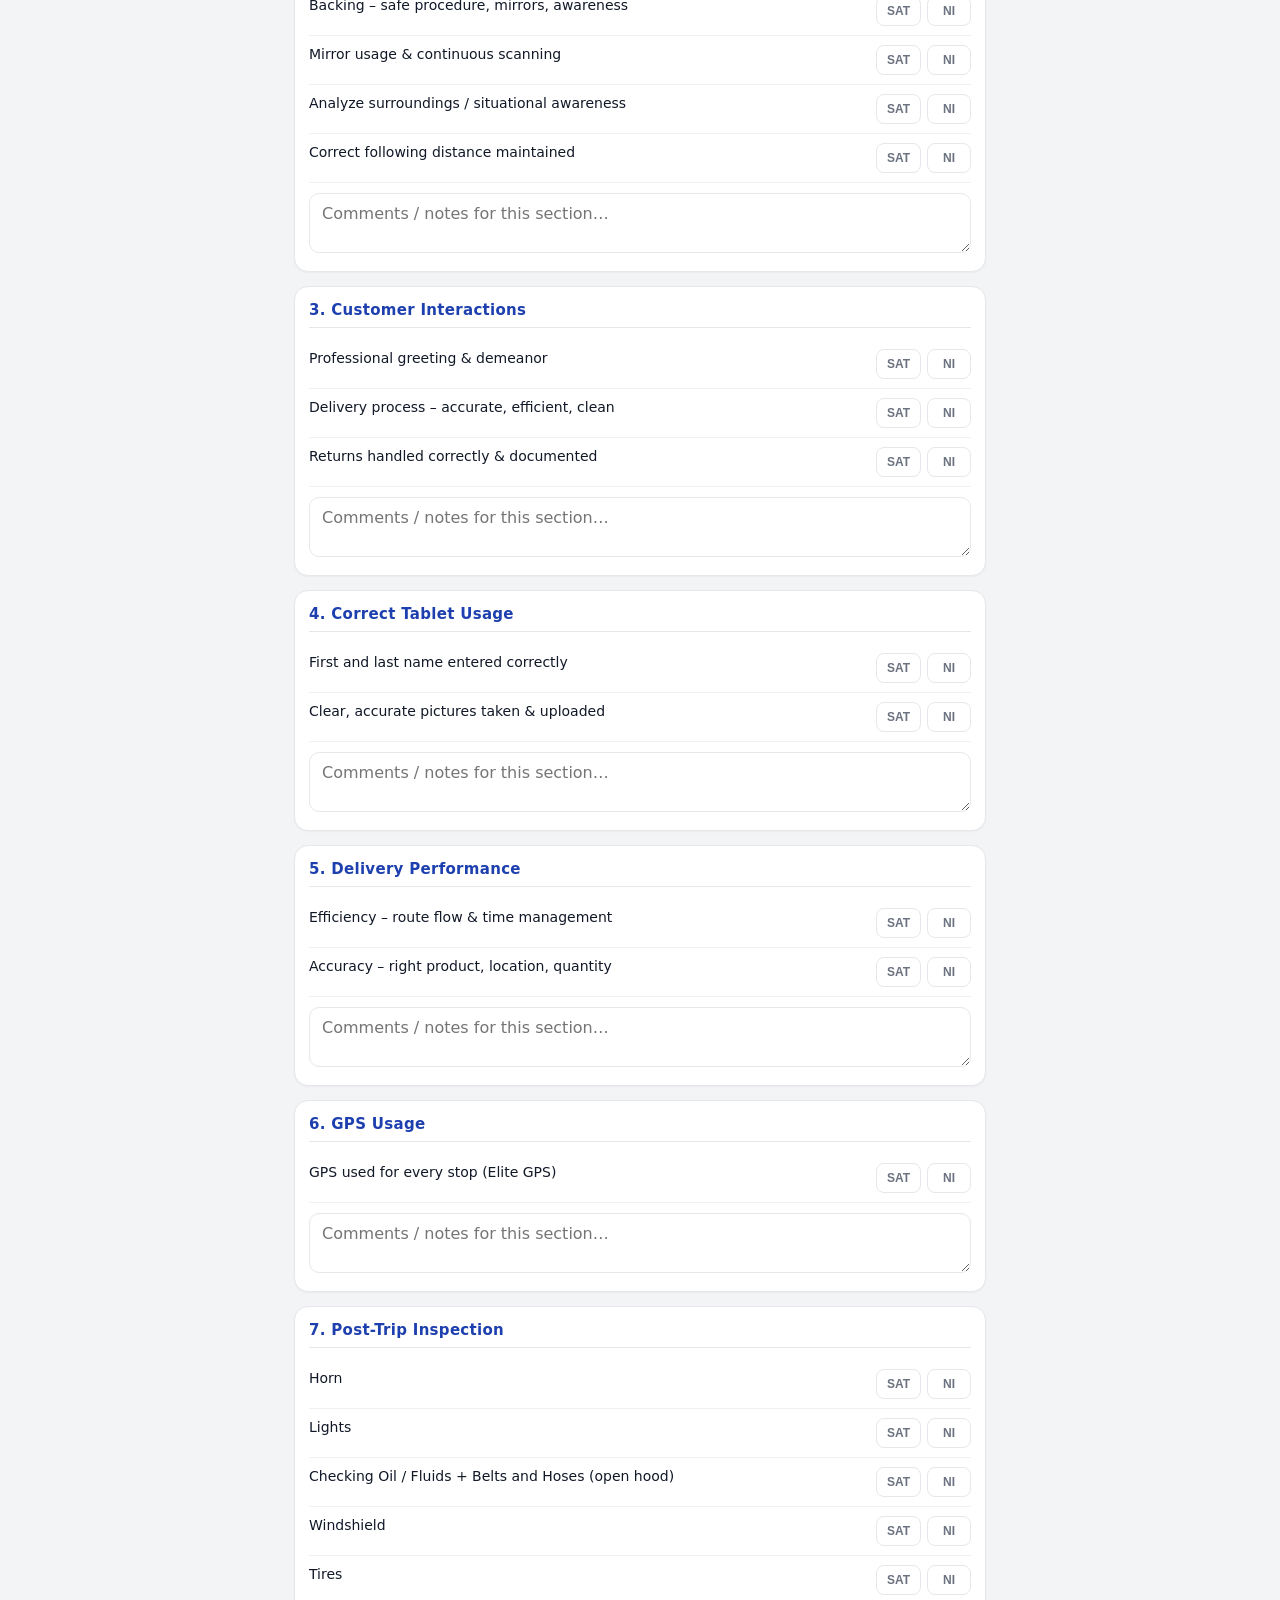
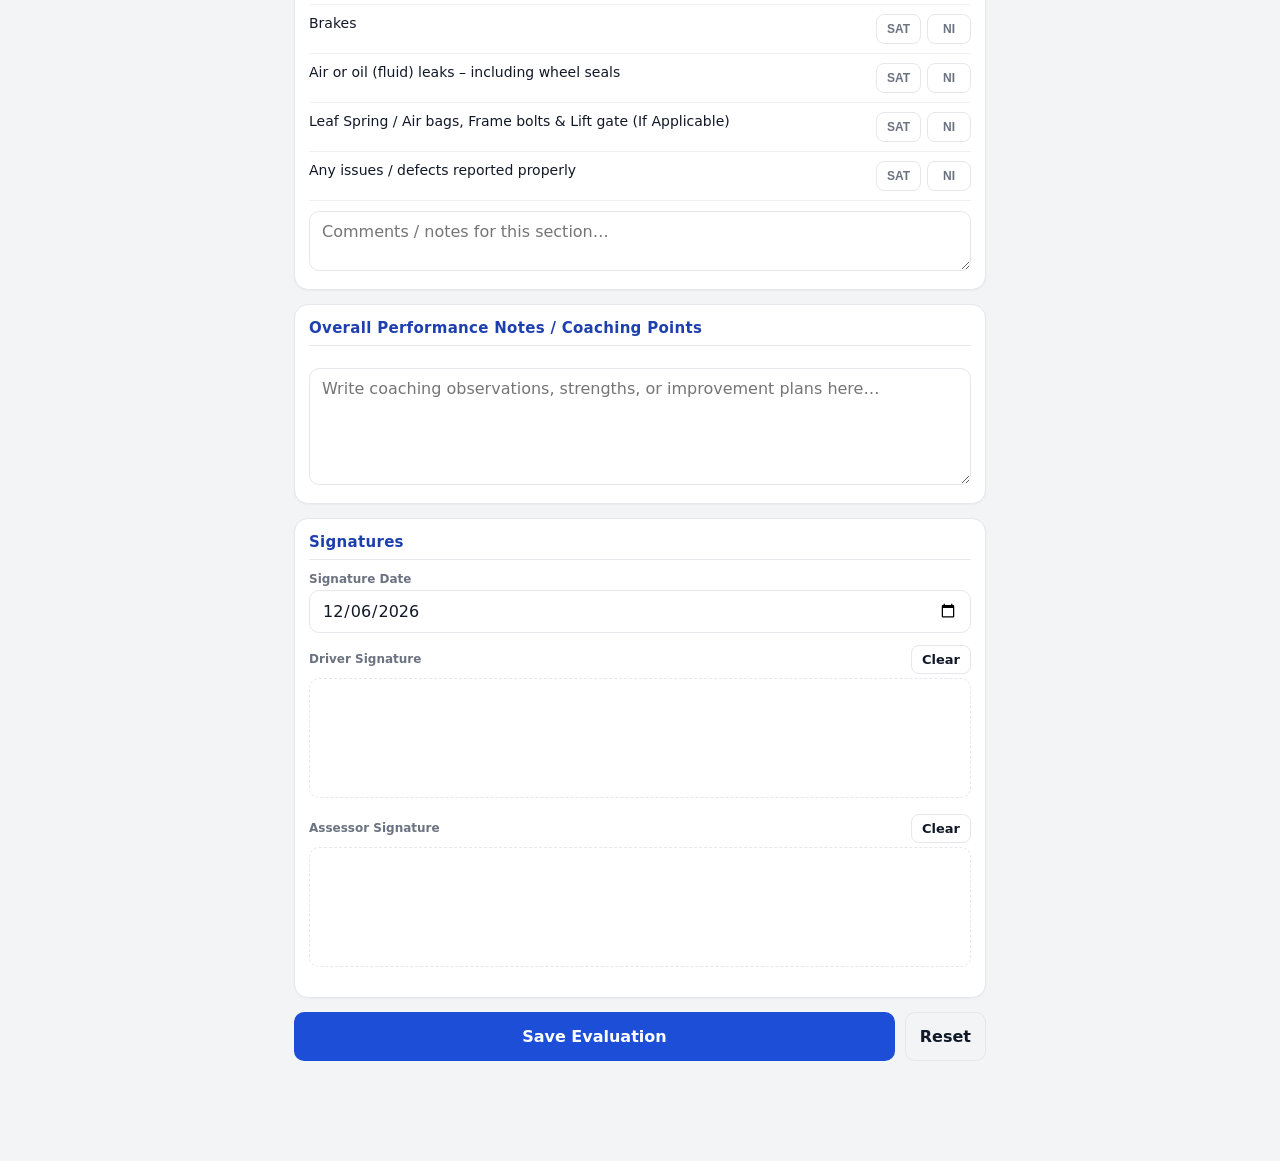
==== commit e7e2b2d3: "Brand refresh: U.S. AutoForce logo, branded navy headers, new icons + print branding" ====
--- a/index.html
+++ b/index.html
@@ -9,8 +9,9 @@
 <meta name="apple-mobile-web-app-capable" content="yes">
 <meta name="apple-mobile-web-app-status-bar-style" content="black-translucent">
 <meta name="apple-mobile-web-app-title" content="Quarterly Review">
-<title>Quarterly Review</title>
+<title>U.S. AutoForce &middot; Quarterly Review</title>
 <link rel="manifest" href="manifest.webmanifest">
+<link rel="icon" href="icons/icon.svg" type="image/svg+xml">
 <link rel="icon" href="icons/icon-192.png" type="image/png">
 <link rel="apple-touch-icon" href="icons/icon-192.png">
 <link rel="stylesheet" href="styles.css">
@@ -18,8 +19,9 @@
 <body>
 <header class="app-header">
   <div class="brand">
-    <img src="icons/icon-192.png" alt="" class="brand-logo">
+    <img src="icons/icon-192.png" alt="U.S. AutoForce" class="brand-logo">
     <div>
+      <div class="brand-eyebrow">U.S. AutoForce</div>
       <h1>Quarterly Review</h1>
       <p>Quarterly ride-along assessment</p>
     </div>
--- a/styles.css
+++ b/styles.css
@@ -32,13 +32,17 @@
   position: sticky;
   top: 0;
   z-index: 10;
-  background: var(--blue);
+  background:
+    radial-gradient(120% 170% at 88% -30%, rgba(59,130,246,.45) 0%, rgba(59,130,246,0) 55%),
+    linear-gradient(135deg, #0b1120 0%, #16213a 60%, #1e293b 100%);
   color: #fff;
-  padding: calc(14px + env(safe-area-inset-top, 0px)) 16px 14px;
+  padding: calc(14px + env(safe-area-inset-top, 0px)) 16px 13px;
+  border-bottom: 2px solid var(--blue);
   box-shadow: 0 1px 4px rgba(0,0,0,.18);
 }
-.brand { display: flex; align-items: center; gap: 12px; }
-.brand-logo { width: 40px; height: 40px; border-radius: 10px; }
+.brand { display: flex; align-items: center; gap: 13px; }
+.brand-logo { width: 46px; height: 46px; border-radius: 12px; box-shadow: 0 2px 10px rgba(0,0,0,.35), 0 0 0 1px rgba(255,255,255,.18); }
+.brand-eyebrow { font-size: 10px; font-weight: 800; letter-spacing: 1.8px; text-transform: uppercase; color: #7dd3fc; margin-bottom: 1px; }
 .brand h1 { margin: 0; font-size: 18px; line-height: 1.2; }
 .brand p { margin: 2px 0 0; font-size: 12px; opacity: .85; }
 
@@ -301,3 +305,33 @@
   text-align: center;
 }
 .toast.show { opacity: 1; transform: translateX(-50%) translateY(0); }
+
+@media (prefers-color-scheme: dark) {
+  :root {
+    --blue: #60a5fa;
+    --blue-dark: #93c5fd;
+    --blue-soft: #1e3a8a;
+    --green: #4ade80;
+    --green-soft: #052e16;
+    --red: #f87171;
+    --red-soft: #450a0a;
+    --ink: #f3f4f6;
+    --muted: #9ca3af;
+    --line: #1f2937;
+    --bg: #0b1220;
+    --card: #111827;
+  }
+  input, select, textarea { background: #0b1220; }
+  .btn { background: #1f2937; }
+  .item { border-bottom-color: #1f2937; }
+  .rate { background: #0b1220; }
+  .sigpad { background: #0b1220; }
+  .tabbar { background: #0b1220; }
+  .qsel-select, .sc-sel select { background: #0b1220; }
+  .info-card { background: #1e3a8a; border-color: #1e40af; }
+  .sc-cat-n.warn { color: #fbbf24; }
+  svg line { stroke: #1f2937 !important; }
+  svg text { fill: #9ca3af !important; }
+  svg circle { fill: var(--blue) !important; }
+  svg polyline { stroke: var(--blue) !important; }
+}
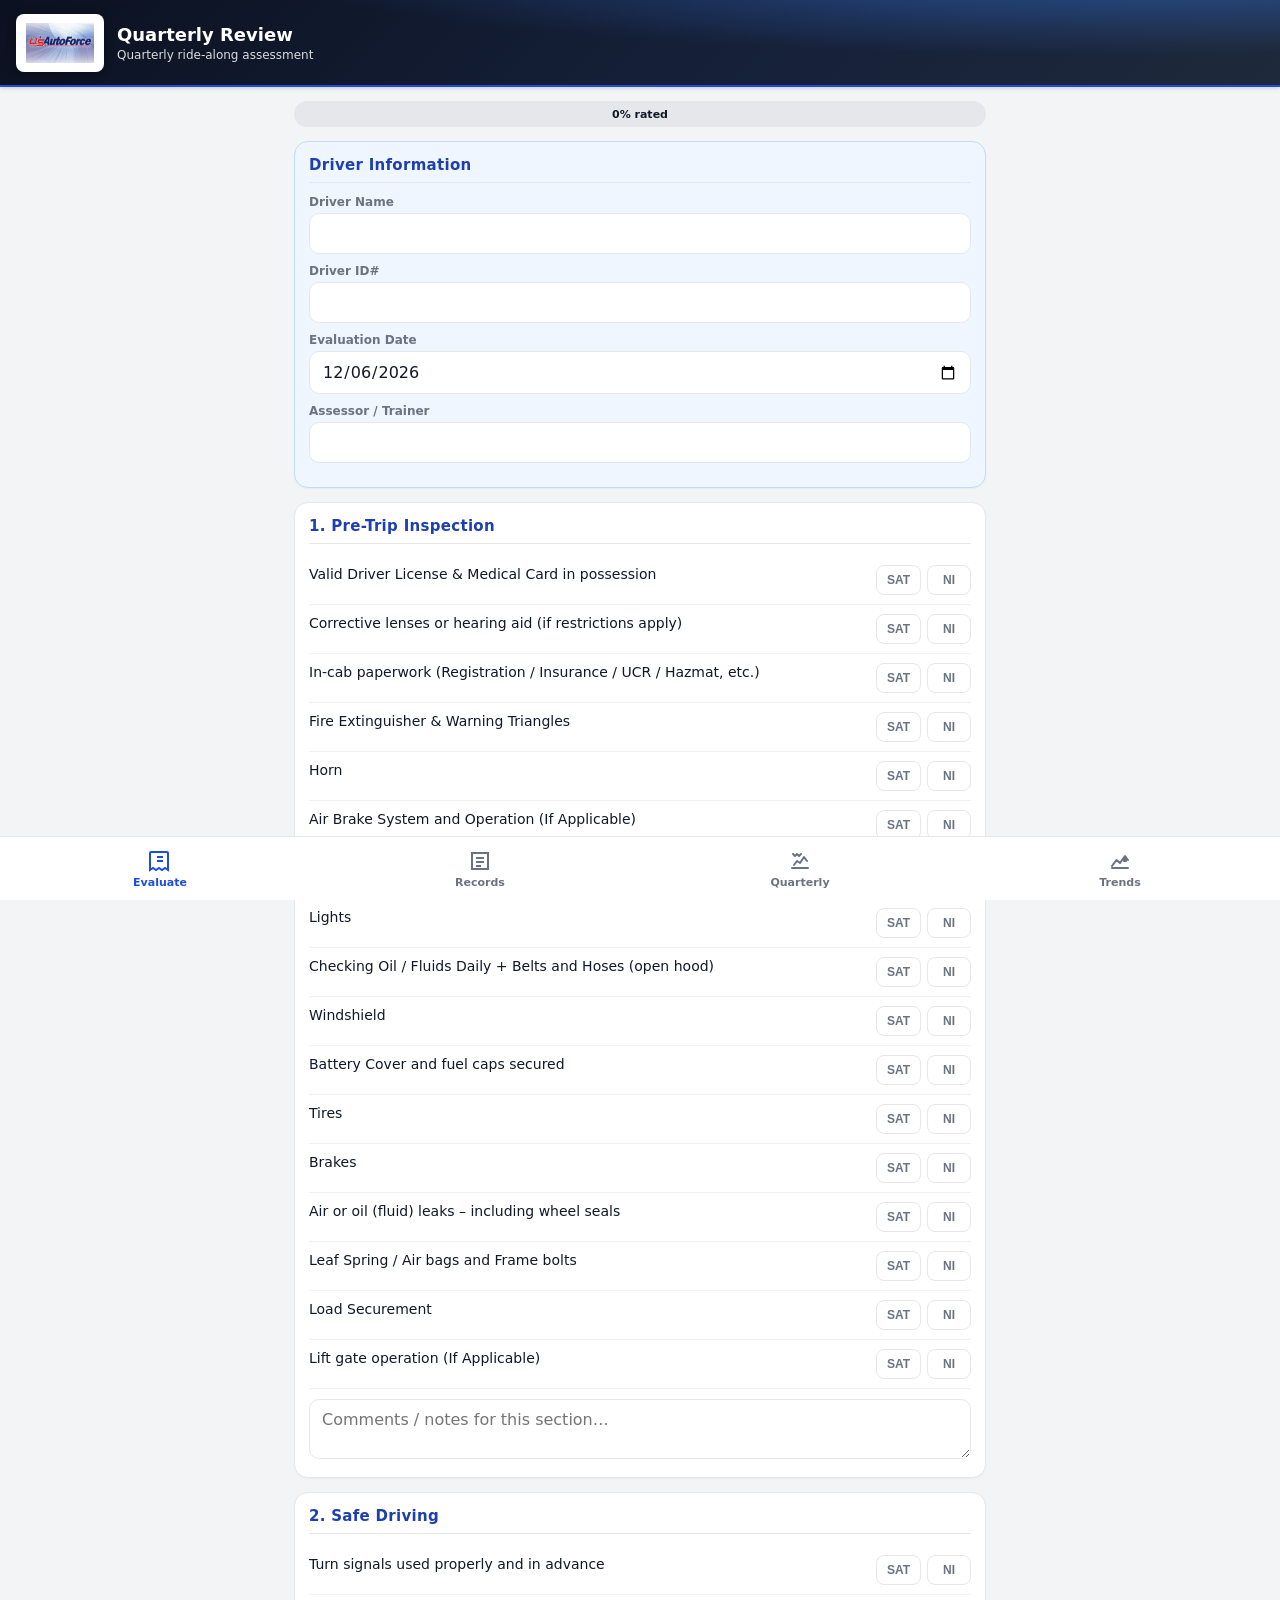
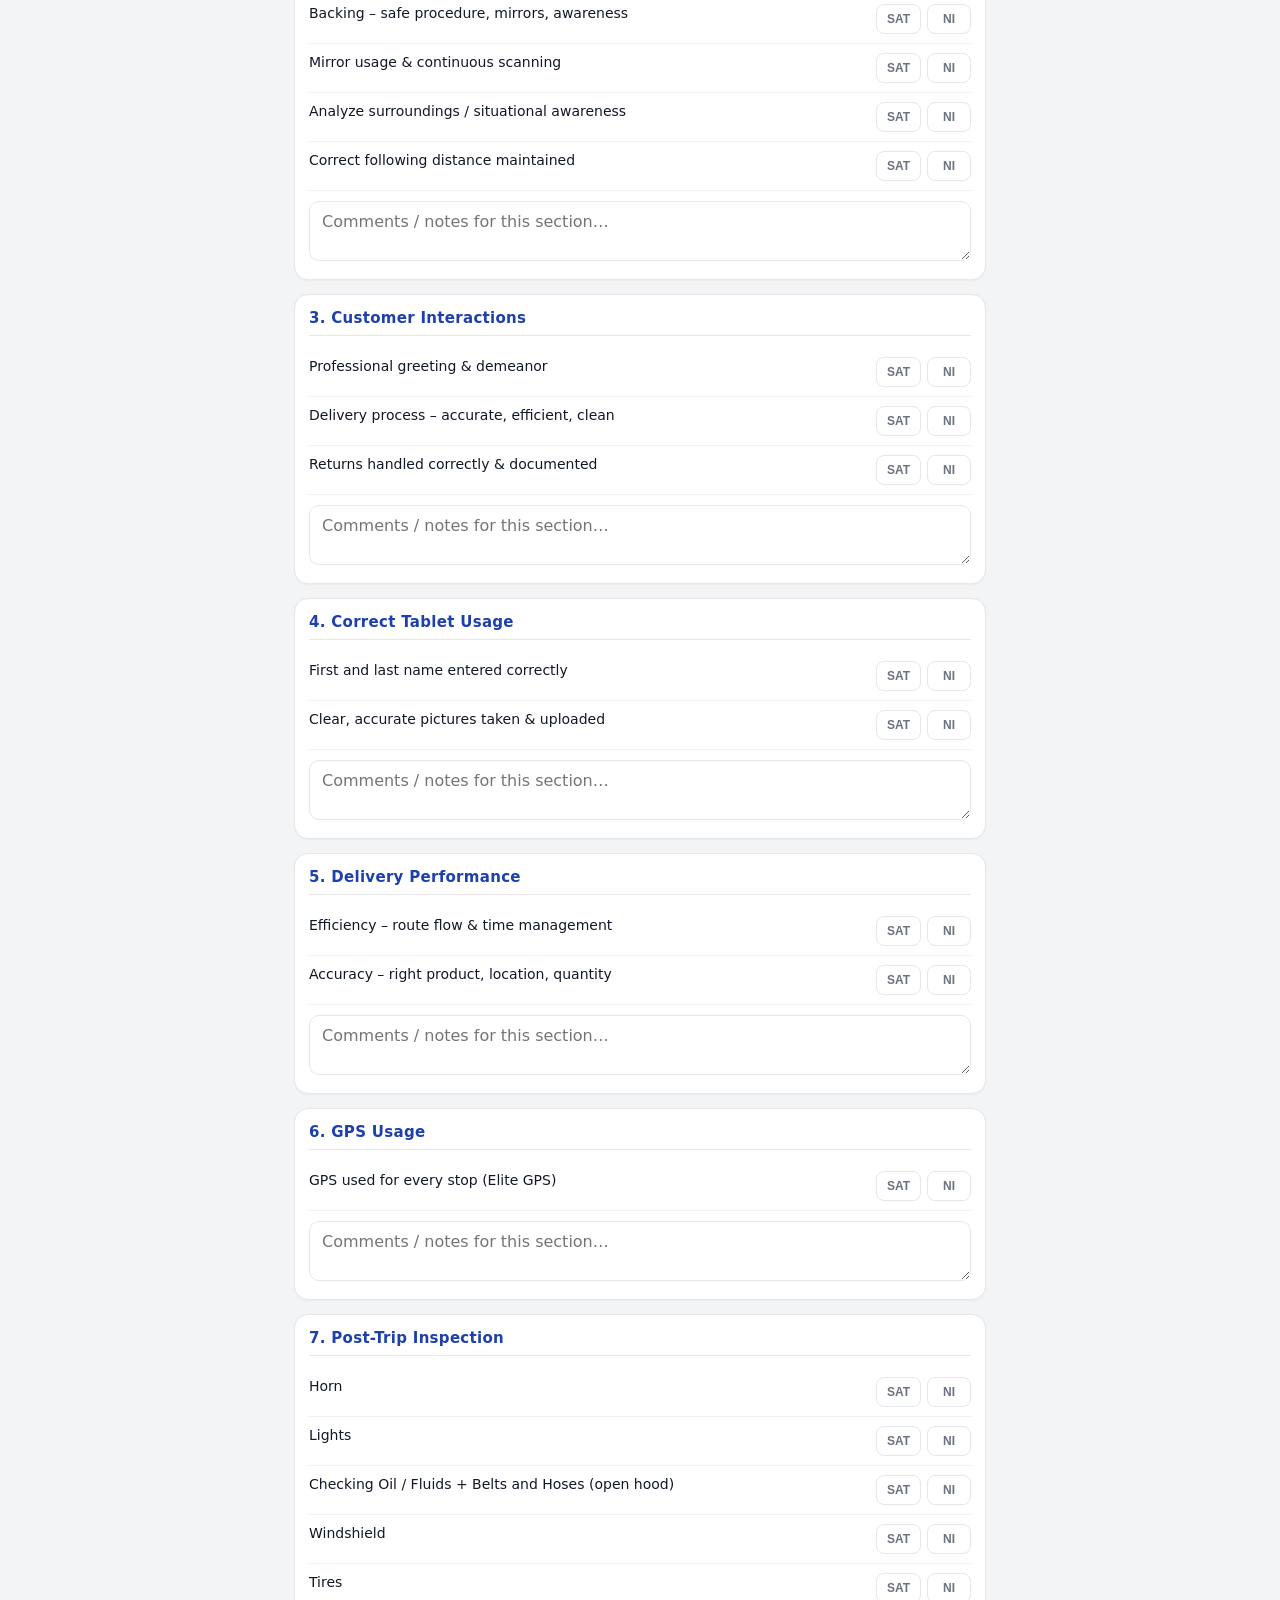
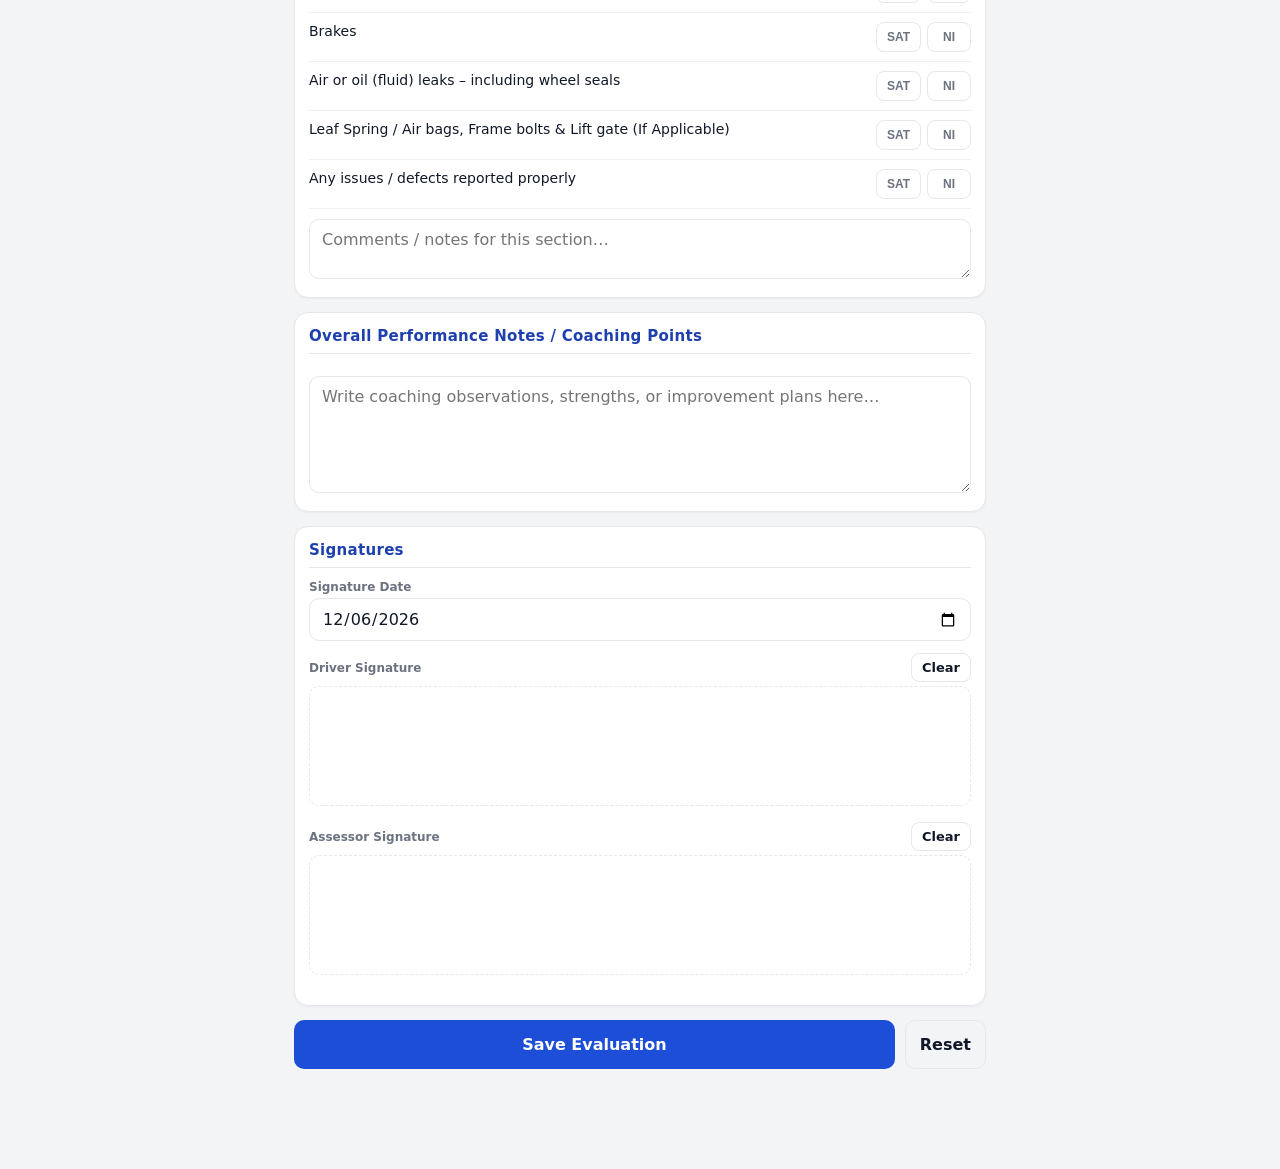
==== commit 16576d2a: "Use official U.S. AutoForce logo: header tile, icons, favicon, print headers + README banner" ====
--- a/index.html
+++ b/index.html
@@ -19,9 +19,8 @@
 <body>
 <header class="app-header">
   <div class="brand">
-    <img src="icons/icon-192.png" alt="U.S. AutoForce" class="brand-logo">
+    <img src="icons/logo-tile.png" alt="U.S. AutoForce" class="brand-logo">
     <div>
-      <div class="brand-eyebrow">U.S. AutoForce</div>
       <h1>Quarterly Review</h1>
       <p>Quarterly ride-along assessment</p>
     </div>
--- a/styles.css
+++ b/styles.css
@@ -41,8 +41,7 @@
   box-shadow: 0 1px 4px rgba(0,0,0,.18);
 }
 .brand { display: flex; align-items: center; gap: 13px; }
-.brand-logo { width: 46px; height: 46px; border-radius: 12px; box-shadow: 0 2px 10px rgba(0,0,0,.35), 0 0 0 1px rgba(255,255,255,.18); }
-.brand-eyebrow { font-size: 10px; font-weight: 800; letter-spacing: 1.8px; text-transform: uppercase; color: #7dd3fc; margin-bottom: 1px; }
+.brand-logo { width: 88px; height: 58px; border-radius: 8px; background: #fff; box-shadow: 0 2px 8px rgba(0,0,0,.35); }
 .brand h1 { margin: 0; font-size: 18px; line-height: 1.2; }
 .brand p { margin: 2px 0 0; font-size: 12px; opacity: .85; }
 
